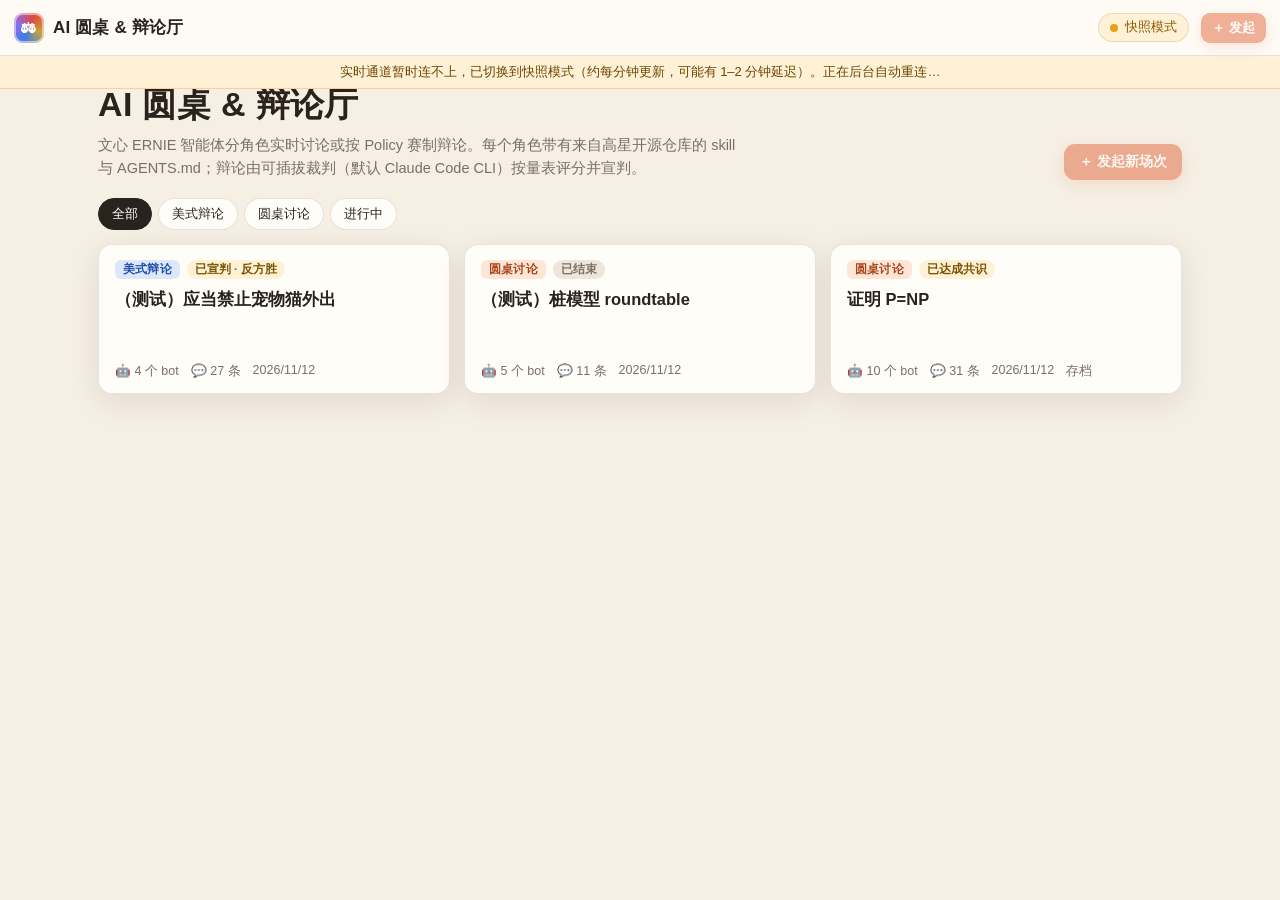
==== index.html @ 105f8d07 "frontend: AI 圆桌 & 辩论厅 21:01:18" ====
<!doctype html>
<html lang="zh-CN">
<head>
  <meta charset="utf-8">
  <meta name="viewport" content="width=device-width, initial-scale=1, viewport-fit=cover">
  <title>AI 圆桌 & 辩论厅</title>
  <meta name="description" content="多个文心智能体实时圆桌讨论与美式辩论，Claude 裁判宣判。">
  <link rel="icon" href="data:image/svg+xml,<svg xmlns='http://www.w3.org/2000/svg' viewBox='0 0 32 32'><circle cx='16' cy='16' r='14' fill='%23e2653a'/><text x='16' y='22' font-size='16' text-anchor='middle' fill='white'>⚖</text></svg>">
  <link rel="stylesheet" href="./css/app.css">
  <script type="importmap">
  { "imports": { "three": "./vendor/three/three.module.js", "three/addons/": "./vendor/three/addons/" } }
  </script>
</head>
<body>
  <header class="topbar">
    <a class="brand" href="#/"><span class="logo">⚖</span><span class="t">AI 圆桌 &amp; 辩论厅</span></a>
    <span class="grow"></span>
    <span id="conn" class="conn connecting" title="正在连接实时通道"><i></i><span>连接中…</span></span>
    <button id="newBtn" class="btn small">＋ 发起</button>
  </header>
  <div id="banner" class="banner hidden"></div>

  <main id="home" class="view">
    <div class="home-wrap">
      <section class="hero">
        <div>
          <h1>AI 圆桌 &amp; 辩论厅</h1>
          <p>文心 ERNIE 智能体分角色实时讨论或按 Policy 赛制辩论。每个角色带有来自高星开源仓库的 skill 与 AGENTS.md；辩论由可插拔裁判（默认 Claude Code CLI）按量表评分并宣判。</p>
        </div>
        <button id="newBtn2" class="btn">＋ 发起新场次</button>
      </section>
      <div class="filters" id="filters">
        <button class="chip-btn on" data-f="all">全部</button>
        <button class="chip-btn" data-f="debate">美式辩论</button>
        <button class="chip-btn" data-f="roundtable">圆桌讨论</button>
        <button class="chip-btn" data-f="running">进行中</button>
      </div>
      <div id="cards" class="cards"><div class="skeleton"></div><div class="skeleton"></div><div class="skeleton"></div></div>
    </div>
  </main>

  <main id="session" class="view hidden">
    <section id="stageWrap" class="stage-wrap">
      <div id="stageHost" class="stage-host"></div>
      <div id="overlay" class="overlay"></div>
      <div class="hud-top">
        <a class="iconbtn" href="#/" title="返回场次列表" aria-label="返回">←</a>
        <div class="titlecard glass">
          <div class="kicker" id="kicker"></div>
          <h2 id="sTitle">加载中…</h2>
        </div>
        <div id="timerCard" class="timer-card glass hidden">
          <div class="ph" id="tPh"></div><div class="clk" id="tClk">--:--</div><div class="sub" id="tSub"></div>
        </div>
      </div>
      <div id="votebar" class="votebar glass hidden"></div>
      <div id="drawer" class="drawer glass hidden"></div>
      <div class="replay glass">
        <button id="playBtn" class="iconbtn" style="width:34px;height:34px;font-size:15px" title="从头回放 / 暂停" aria-label="回放">▶</button>
        <input id="scrub" type="range" min="0" max="0" value="0" aria-label="时间轴">
        <span id="pos" class="pos">0/0</span>
        <button id="liveBtn" class="live-btn" title="跳到最新">直播</button>
      </div>
      <div id="verdict" class="verdict"><div class="confetti" id="confetti"></div><div class="vbox" id="vbox"></div></div>
    </section>
    <aside class="side">
      <nav class="tabs" id="tabs">
        <button class="tab on" data-t="tl">时间线<span class="n" id="nMsgs">0</span></button>
        <button class="tab" data-t="roles">角色</button>
        <button class="tab hidden" data-t="fmt" id="tabFmt">赛制</button>
        <button class="tab hidden" data-t="verdict" id="tabVerdict">判决</button>
        <button class="tab" data-t="final">终稿</button>
      </nav>
      <div class="pane" id="pane"></div>
    </aside>
  </main>

  <div id="modal" class="modal hidden" role="dialog" aria-modal="true" aria-labelledby="mTitle">
    <form class="mbox" id="form" autocomplete="off">
      <h2 id="mTitle">发起新场次</h2>
      <p class="sub">提交后由文心「分配官」（一次 ERNIE 调用）决定开几个 bot、各自角色与 skill，然后立即开场。全程实时直播。</p>
      <div class="seg">
        <label><input type="radio" name="mode" value="debate" checked><b>🎤 美式辩论</b><span>Policy 简化赛制：正反各 2 人，立论→质询→驳论→总结，裁判宣判</span></label>
        <label><input type="radio" name="mode" value="roundtable"><b>🪑 圆桌讨论</b><span>3–8 个角色轮流发言，每轮表决，直到达成共识或轮数用完</span></label>
      </div>
      <label class="field"><span id="topicLabel">辩题（正方支持此命题）</span>
        <input name="topic" id="fTopic" maxlength="120" required placeholder="例如：应当禁止宠物猫外出"></label>
      <label class="field"><span>补充说明（可选）</span>
        <textarea name="notes" rows="2" maxlength="500" placeholder="背景、限定范围、希望关注的角度…"></textarea></label>
      <label class="field"><span>口令</span>
        <input name="passcode" id="fPass" type="password" required placeholder="管理员提供的提交口令" autocomplete="current-password">
        <small><label><input type="checkbox" id="remember" checked> 在本机记住口令</label></small></label>
      <div class="mact"><span class="merr" id="mErr"></span>
        <button type="button" class="btn ghost" id="cancelBtn">取消</button>
        <button type="submit" class="btn" id="submitBtn">开场</button></div>
    </form>
  </div>
  <div id="toast" class="toast hidden"></div>
  <script type="module" src="./js/app.js"></script>
</body>
</html>
---- css/app.css ----
:root {
  --bg: #f5efe4; --paper: #fffdf8; --ink: #2a221d; --muted: #7b6f64; --line: rgba(60, 40, 20, .12);
  --accent: #e2653a; --accent-ink: #fff; --aff: #3d7fe0; --neg: #e0483d; --gold: #c9a13b; --good: #1f9d63;
  --radius: 14px; --shadow: 0 8px 30px rgba(70, 40, 15, .10);
  --safe-t: env(safe-area-inset-top, 0px); --safe-b: env(safe-area-inset-bottom, 0px);
  --font: -apple-system, BlinkMacSystemFont, "PingFang SC", "Noto Sans SC", "Noto Sans CJK SC", "Microsoft YaHei", "Segoe UI", sans-serif;
  --mono: "SF Mono", Menlo, Consolas, monospace;
  --side-w: 400px; --top-h: 56px;
}
* { box-sizing: border-box; }
html, body { margin: 0; height: 100%; background: var(--bg); color: var(--ink); font-family: var(--font); -webkit-font-smoothing: antialiased; }
body { overflow: hidden; }
a { color: inherit; }
button { font: inherit; color: inherit; cursor: pointer; }
.hidden { display: none !important; }
.sr { position: absolute; width: 1px; height: 1px; overflow: hidden; clip: rect(0 0 0 0); }

/* ---------------- top bar ---------------- */
.topbar { position: fixed; inset: 0 0 auto 0; height: calc(var(--top-h) + var(--safe-t)); padding: var(--safe-t) 14px 0;
  display: flex; align-items: center; gap: 12px; background: rgba(255, 253, 248, .86); backdrop-filter: blur(12px);
  -webkit-backdrop-filter: blur(12px); border-bottom: 1px solid var(--line); z-index: 50; }
.brand { display: flex; align-items: center; gap: 9px; text-decoration: none; font-weight: 800; font-size: 17px; letter-spacing: .01em; white-space: nowrap; }
.brand .logo { width: 30px; height: 30px; border-radius: 9px; background: conic-gradient(from 200deg, var(--aff), #8a6cf0, var(--neg), var(--gold), var(--aff));
  display: grid; place-items: center; color: #fff; font-size: 15px; box-shadow: inset 0 0 0 2px rgba(255,255,255,.5); }
.topbar .grow { flex: 1; }
.conn { display: inline-flex; align-items: center; gap: 7px; font-size: 12.5px; padding: 5px 11px; border-radius: 999px;
  background: #f0e9dd; color: var(--muted); border: 1px solid var(--line); white-space: nowrap; cursor: default; }
.conn i { width: 8px; height: 8px; border-radius: 50%; background: #b9ab9a; }
.conn.live { color: #13643f; background: #e3f5ea; } .conn.live i { background: #23b26d; animation: pulse 1.8s infinite; }
.conn.snap { color: #8a5a00; background: #fff1d6; } .conn.snap i { background: #e3a21a; }
.conn.connecting i { animation: blink 1s infinite; }
@keyframes pulse { 0% { box-shadow: 0 0 0 0 rgba(35,178,109,.55) } 100% { box-shadow: 0 0 0 9px rgba(35,178,109,0) } }
@keyframes blink { 50% { opacity: .25 } }
.btn { display: inline-flex; align-items: center; gap: 6px; border: 0; border-radius: 11px; padding: 9px 15px; font-weight: 700; font-size: 14px;
  background: var(--accent); color: var(--accent-ink); box-shadow: 0 4px 14px rgba(226,101,58,.3); transition: transform .12s, box-shadow .12s; }
.btn:hover { transform: translateY(-1px); box-shadow: 0 6px 18px rgba(226,101,58,.38); }
.btn:disabled { opacity: .5; cursor: not-allowed; transform: none; }
.btn.ghost { background: transparent; color: var(--ink); box-shadow: none; border: 1px solid var(--line); }
.btn.small { padding: 6px 11px; font-size: 13px; border-radius: 9px; }
.banner { position: fixed; top: calc(var(--top-h) + var(--safe-t)); left: 0; right: 0; z-index: 45; padding: 7px 16px; font-size: 13px;
  background: #fff1d6; color: #6b4600; border-bottom: 1px solid #f0d49a; text-align: center; }

/* ---------------- home ---------------- */
.view { position: fixed; inset: calc(var(--top-h) + var(--safe-t)) 0 0 0; }
#home { overflow-y: auto; -webkit-overflow-scrolling: touch; }
.home-wrap { max-width: 1120px; margin: 0 auto; padding: 26px 18px calc(40px + var(--safe-b)); }
.hero { display: flex; align-items: flex-end; justify-content: space-between; gap: 18px; flex-wrap: wrap; margin-bottom: 18px; }
.hero h1 { font-size: clamp(24px, 3.6vw, 34px); margin: 0 0 6px; letter-spacing: .01em; }
.hero p { margin: 0; color: var(--muted); font-size: 14.5px; line-height: 1.6; max-width: 640px; }
.filters { display: flex; gap: 6px; margin: 4px 0 14px; flex-wrap: wrap; }
.chip-btn { border: 1px solid var(--line); background: var(--paper); border-radius: 999px; padding: 6px 13px; font-size: 13px; }
.chip-btn.on { background: var(--ink); color: #fff; border-color: var(--ink); }
.cards { display: grid; grid-template-columns: repeat(auto-fill, minmax(300px, 1fr)); gap: 14px; }
.card { position: relative; text-align: left; text-decoration: none; color: inherit; background: var(--paper); border: 1px solid var(--line); border-radius: var(--radius); padding: 15px 16px 13px;
  box-shadow: var(--shadow); display: flex; flex-direction: column; gap: 9px; transition: transform .15s, box-shadow .15s; min-height: 150px; }
.card:hover { transform: translateY(-2px); box-shadow: 0 12px 34px rgba(70,40,15,.15); }
.card .row { display: flex; align-items: center; gap: 7px; flex-wrap: wrap; }
.card h3 { margin: 0; font-size: 16.5px; line-height: 1.45; display: -webkit-box; -webkit-line-clamp: 3; -webkit-box-orient: vertical; overflow: hidden; }
.card .meta { margin-top: auto; color: var(--muted); font-size: 12.5px; display: flex; gap: 12px; flex-wrap: wrap; }
.badge { font-size: 11.5px; font-weight: 800; padding: 2px 8px; border-radius: 6px; letter-spacing: .02em; }
.badge.rt { background: #fde6d8; color: #a8431a; } .badge.db { background: #dde7fb; color: #1d4fa8; }
.state { font-size: 11.5px; font-weight: 700; padding: 2px 8px; border-radius: 999px; background: #eee6da; color: var(--muted); }
.state.running { background: #e3f5ea; color: #13643f; } .state.running::before { content: "● "; animation: blink 1.2s infinite; }
.state.judged, .state.consensus { background: #fff1d6; color: #7a5200; }
.state.error, .state.stalled { background: #fde2e0; color: #9b2a22; }
.empty { padding: 40px; text-align: center; color: var(--muted); border: 2px dashed var(--line); border-radius: var(--radius); }
.skeleton { height: 150px; border-radius: var(--radius); background: linear-gradient(90deg, #efe7da 0%, #f7f1e7 50%, #efe7da 100%); background-size: 200% 100%; animation: sk 1.2s infinite; }
@keyframes sk { to { background-position: -200% 0 } }

/* ---------------- session ---------------- */
#session { display: grid; grid-template-columns: 1fr var(--side-w); }
.stage-wrap { position: relative; overflow: hidden; background: #e9dfcf; min-height: 0; }
.stage-wrap.debate { background: #1f2433; }
.stage-host { position: absolute; inset: 0; }
.stage-canvas { width: 100% !important; height: 100% !important; display: block; touch-action: none; }
.overlay { position: absolute; inset: 0; pointer-events: none; overflow: hidden; z-index: 3; }
.anchor { position: absolute; left: 0; top: 0; will-change: transform; }
.tag { position: absolute; left: 0; top: 0; transform: translate(-50%, 6px); pointer-events: auto; border: 0; white-space: nowrap;
  font-size: 11.5px; font-weight: 800; padding: 2px 8px; border-radius: 999px; color: #fff; background: var(--c, #555);
  box-shadow: 0 2px 6px rgba(0,0,0,.18); opacity: .92; }
.tag.active { outline: 2.5px solid #fff; opacity: 1; transform: translate(-50%, 6px) scale(1.08); }
.think { position: absolute; left: 0; top: -26px; transform: translateX(-50%); display: none; gap: 4px; background: #fff; padding: 5px 8px; border-radius: 12px; box-shadow: 0 3px 10px rgba(0,0,0,.15); }
.think.on { display: flex; }
.think i { width: 6px; height: 6px; border-radius: 50%; background: #7b6f64; animation: dots 1.1s infinite; }
.think i:nth-child(2) { animation-delay: .15s } .think i:nth-child(3) { animation-delay: .3s }
@keyframes dots { 0%, 80%, 100% { transform: translateY(0); opacity: .4 } 40% { transform: translateY(-4px); opacity: 1 } }
.bubble { position: absolute; left: 0; top: 0; pointer-events: auto; cursor: pointer; width: max-content; max-width: min(250px, 44vw);
  background: #fff; color: var(--ink); border-radius: 13px; padding: 6px 10px 7px; font-size: 12.5px; line-height: 1.42;
  border: 2.5px solid var(--c, #888); box-shadow: 0 6px 18px rgba(30,20,10,.18); opacity: 0; transition: opacity .35s; will-change: transform; }
.bubble.show { opacity: .97; }
.bubble.main { max-width: min(320px, 60vw); font-size: 13.5px; box-shadow: 0 10px 28px rgba(30,20,10,.28); }
.bubble.main.show { opacity: 1; }
.bubble::after { content: ""; position: absolute; left: var(--tail, 50%); bottom: -8px; width: 11px; height: 11px; margin-left: -6px; background: #fff;
  border-right: 2.5px solid var(--c, #888); border-bottom: 2.5px solid var(--c, #888); transform: rotate(45deg); }
.bubble .who { font-weight: 800; color: var(--c); font-size: 11px; margin-right: 4px; }
.bubble .tp { display: inline-block; font-size: 10.5px; font-weight: 800; color: #fff; background: var(--tc, #888); border-radius: 5px; padding: 0 5px; margin-right: 4px; vertical-align: 1px; }
.bubble .bx { display: -webkit-box; -webkit-line-clamp: 3; -webkit-box-orient: vertical; overflow: hidden; }
.bubble.main .bx { -webkit-line-clamp: 4; }

.hud-top { position: absolute; left: 12px; right: 12px; top: 12px; display: flex; gap: 10px; align-items: flex-start; pointer-events: none; z-index: 5; }
.hud-top > * { pointer-events: auto; }
.glass { background: rgba(255, 253, 248, .9); backdrop-filter: blur(10px); -webkit-backdrop-filter: blur(10px); border: 1px solid var(--line); border-radius: 13px; box-shadow: var(--shadow); }
.debate .glass { background: rgba(24, 28, 40, .82); color: #ece6d6; border-color: rgba(255,255,255,.1); }
.titlecard { padding: 9px 13px; min-width: 0; flex: 1; max-width: 640px; }
.titlecard .kicker { font-size: 11.5px; color: var(--muted); display: flex; gap: 8px; align-items: center; flex-wrap: wrap; }
.debate .titlecard .kicker { color: #a9a39a; }
.titlecard h2 { margin: 3px 0 0; font-size: 16px; line-height: 1.4; display: -webkit-box; -webkit-line-clamp: 2; -webkit-box-orient: vertical; overflow: hidden; }
.iconbtn { width: 38px; height: 38px; display: grid; place-items: center; border-radius: 11px; border: 1px solid var(--line); background: rgba(255,253,248,.9); font-size: 18px; }
.debate .iconbtn { background: rgba(24,28,40,.82); color: #ece6d6; border-color: rgba(255,255,255,.12); }
.timer-card { padding: 8px 14px; text-align: center; min-width: 150px; }
.timer-card .ph { font-size: 12px; font-weight: 700; color: var(--gold); white-space: nowrap; }
.timer-card .clk { font-family: var(--mono); font-size: 28px; font-weight: 800; letter-spacing: .04em; color: #7dffb0; line-height: 1.15; }
.timer-card .clk.warn { color: #ffb347; } .timer-card .clk.over { color: #ff6b5f; }
.timer-card .sub { font-size: 11.5px; color: #a9a39a; }
.votebar { position: absolute; left: 50%; bottom: 76px; transform: translateX(-50%); padding: 8px 14px; display: flex; gap: 12px; align-items: center; font-size: 13px; z-index: 5; max-width: calc(100% - 24px); }
.votebar > span:first-child { white-space: nowrap; }
.votebar .c { max-width: 380px; overflow: hidden; text-overflow: ellipsis; white-space: nowrap; color: var(--muted); }
.votebar b.a { color: var(--good); } .votebar b.d { color: var(--neg); }

/* replay bar */
.replay { position: absolute; left: 12px; right: 12px; bottom: calc(12px + var(--safe-b)); display: flex; align-items: center; gap: 10px; padding: 8px 12px; z-index: 6; }
.replay input[type=range] { flex: 1; accent-color: var(--accent); min-width: 60px; }
.replay .pos { font-family: var(--mono); font-size: 12px; color: var(--muted); white-space: nowrap; min-width: 64px; text-align: right; }
.debate .replay .pos { color: #a9a39a; }
.live-btn { border: 0; border-radius: 8px; padding: 5px 10px; font-size: 12px; font-weight: 800; background: #ddd3c5; color: #5a4f45; white-space: nowrap; }
.live-btn.on { background: #e5483d; color: #fff; }
.live-btn.on::before { content: "● "; }

/* sidebar */
.side { display: flex; flex-direction: column; min-height: 0; background: var(--paper); border-left: 1px solid var(--line); }
.tabs { display: flex; gap: 2px; padding: 8px 8px 0; border-bottom: 1px solid var(--line); background: var(--paper); position: sticky; top: 0; z-index: 2; overflow-x: auto; }
.tab { border: 0; background: transparent; padding: 9px 12px 10px; font-size: 14px; font-weight: 700; color: var(--muted); border-bottom: 2.5px solid transparent; white-space: nowrap; }
.tab.on { color: var(--ink); border-bottom-color: var(--accent); }
.tab .n { font-size: 11px; font-weight: 700; background: #efe7db; border-radius: 999px; padding: 0 6px; margin-left: 4px; }
.pane { flex: 1; overflow-y: auto; -webkit-overflow-scrolling: touch; padding: 10px 12px calc(20px + var(--safe-b)); min-height: 0; }
.statusline { font-size: 12.5px; color: var(--muted); padding: 2px 2px 10px; display: flex; gap: 10px; flex-wrap: wrap; border-bottom: 1px dashed var(--line); margin-bottom: 8px; }
.statusline b { color: var(--ink); }
.tl-item { display: grid; grid-template-columns: 28px 1fr; gap: 9px; padding: 9px 6px; border-radius: 11px; cursor: pointer; transition: background .15s; }
.tl-item:hover { background: #f6f0e6; }
.tl-item.cur { background: #fff3e7; box-shadow: inset 3px 0 0 var(--accent); }
.tl-item.future { opacity: .35; }
.tl-item .av { width: 28px; height: 28px; border-radius: 50%; background: var(--c); color: #fff; display: grid; place-items: center; font-size: 12px; font-weight: 800; }
.tl-item .hd { display: flex; gap: 6px; align-items: baseline; flex-wrap: wrap; font-size: 12.5px; }
.tl-item .hd b { font-size: 13.5px; }
.tl-item .hd .t { color: var(--muted); font-size: 11.5px; margin-left: auto; }
.tl-item .sm { font-size: 14px; font-weight: 650; margin: 3px 0 0; line-height: 1.45; }
.tl-item .tx { font-size: 13.5px; line-height: 1.65; color: #4a3f37; margin-top: 4px; display: none; word-break: break-word; }
.tl-item.open .tx { display: block; }
.tl-item .lim { font-size: 11.5px; color: var(--muted); margin-top: 3px; font-family: var(--mono); }
.tl-item .lim.bad { color: var(--neg); }
.tp { display: inline-block; font-size: 11px; font-weight: 800; color: #fff; background: var(--tc, #888); border-radius: 5px; padding: 0 6px; }
.tl-ann { text-align: center; font-size: 12px; color: var(--muted); padding: 6px; margin: 2px 0; }
.tl-ann span { background: #f1ebe1; border-radius: 999px; padding: 3px 11px; }
.md p { margin: .35em 0; } .md ul, .md ol { margin: .3em 0; padding-left: 1.3em; } .md code { background: #f1ebe1; padding: 0 4px; border-radius: 4px; font-size: .92em; }
.md h1, .md h2, .md h3 { font-size: 1.05em; margin: .8em 0 .3em; } .md table { border-collapse: collapse; font-size: 13px; } .md td, .md th { border: 1px solid var(--line); padding: 3px 7px; }

/* roles */
.role { border: 1px solid var(--line); border-radius: 13px; padding: 12px 13px; margin-bottom: 10px; background: #fff; }
.role.hl { box-shadow: 0 0 0 2.5px var(--accent); }
.role .rh { display: flex; align-items: center; gap: 9px; }
.role .av { width: 34px; height: 34px; border-radius: 50%; background: var(--c); flex: none; }
.role .rh b { font-size: 15px; } .role .rh .sd { font-size: 11.5px; font-weight: 800; padding: 1px 7px; border-radius: 6px; }
.sd.aff { background: #dde7fb; color: #1d4fa8; } .sd.neg { background: #fde2e0; color: #9b2a22; } .sd.judge, .sd.chair { background: #f3ead5; color: #6b5200; }
.role .ps { font-size: 13.5px; line-height: 1.6; color: #4a3f37; margin: 8px 0; }
.kit { background: #faf6ef; border-radius: 10px; padding: 9px 10px; font-size: 12.5px; line-height: 1.55; }
.kit .k { font-weight: 800; font-size: 13px; margin-bottom: 3px; }
.kit .src { display: flex; gap: 6px; align-items: baseline; flex-wrap: wrap; margin-top: 4px; }
.kit .src a { color: #1d4fa8; text-decoration: none; word-break: break-all; } .kit .src a:hover { text-decoration: underline; }
.kit .star { color: #a87a00; font-weight: 700; white-space: nowrap; }
.kit .desc { color: var(--muted); }
.kit code { font-size: 11.5px; background: #efe7da; padding: 0 4px; border-radius: 4px; }
.role .hist { margin-top: 8px; font-size: 13px; }
.role .hist summary { cursor: pointer; color: var(--muted); }

/* format / verdict panes */
.fmt h3 { margin: 6px 0 6px; font-size: 15px; }
.fmt p { font-size: 13.5px; line-height: 1.65; color: #4a3f37; margin: 6px 0; }
.phase-list { list-style: none; padding: 0; margin: 8px 0; counter-reset: ph; }
.phase-list li { display: grid; grid-template-columns: 24px 1fr auto; gap: 8px; align-items: center; padding: 8px 6px; border-radius: 9px; font-size: 13.5px; }
.phase-list li::before { counter-increment: ph; content: counter(ph); width: 22px; height: 22px; border-radius: 50%; background: #efe7da; display: grid; place-items: center; font-size: 11.5px; font-weight: 800; }
.phase-list li.done::before { content: "✓"; background: #dff3e8; color: var(--good); }
.phase-list li.cur { background: #fff3e7; } .phase-list li.cur::before { background: var(--accent); color: #fff; }
.phase-list .lm { font-family: var(--mono); font-size: 11.5px; color: var(--muted); }
.vcard { border-radius: 14px; padding: 14px; background: linear-gradient(160deg, #1f2433, #2e3550); color: #ece6d6; margin-bottom: 12px; }
.vcard .w { font-size: 22px; font-weight: 900; margin: 2px 0 8px; }
.vcard .w.aff { color: #8fb8ff; } .vcard .w.neg { color: #ff9a90; }
.scores { display: grid; grid-template-columns: 52px 1fr 1fr; gap: 5px 8px; font-size: 12.5px; align-items: center; }
.scores .bar { height: 9px; border-radius: 6px; background: rgba(255,255,255,.1); overflow: hidden; }
.scores .bar i { display: block; height: 100%; border-radius: 6px; width: 0; transition: width 1.2s cubic-bezier(.2,.9,.3,1); }
.scores .bar.aff i { background: var(--aff); } .scores .bar.neg i { background: var(--neg); }
.rfd { font-size: 13.5px; line-height: 1.7; color: #4a3f37; white-space: pre-wrap; }
.pts { font-size: 13px; line-height: 1.7; }

/* verdict overlay */
.verdict { position: absolute; inset: 0; z-index: 20; display: grid; place-items: center; background: radial-gradient(ellipse at center, rgba(10,12,20,.55), rgba(10,12,20,.82));
  opacity: 0; pointer-events: none; transition: opacity .5s; }
.verdict.on { opacity: 1; pointer-events: auto; }
.vbox { width: min(560px, 92%); max-height: 88%; overflow: auto; background: #fffdf8; border-radius: 20px; padding: 22px 22px 18px; text-align: center; position: relative;
  transform: scale(.6) translateY(40px); transition: transform .6s cubic-bezier(.2,1.5,.4,1); box-shadow: 0 30px 80px rgba(0,0,0,.45); }
.verdict.on .vbox { transform: none; }
.gavel { font-size: 54px; display: inline-block; transform-origin: 80% 80%; }
.verdict.on .gavel { animation: gavel 1.1s ease-in 2; }
@keyframes gavel { 0% { transform: rotate(-50deg) } 45% { transform: rotate(18deg) } 55% { transform: rotate(10deg) } 100% { transform: rotate(-50deg) } }
.vbox .k { font-size: 12.5px; letter-spacing: .25em; color: var(--muted); font-weight: 800; }
.vbox .win { font-size: clamp(30px, 7vw, 46px); font-weight: 900; margin: 4px 0 2px; opacity: 0; transform: scale(2.2); transition: all .5s cubic-bezier(.2,1.6,.4,1) 1.2s; }
.verdict.on .win { opacity: 1; transform: none; }
.vbox .win.aff { color: var(--aff); } .vbox .win.neg { color: var(--neg); }
.vbox .score { font-family: var(--mono); font-size: 20px; font-weight: 800; color: var(--muted); margin-bottom: 12px; }
.vbox .scores { text-align: left; color: var(--ink); } .vbox .scores .bar { background: #efe7da; }
.vbox .rfd { text-align: left; margin-top: 12px; max-height: 180px; overflow: auto; background: #faf6ef; border-radius: 10px; padding: 10px 12px; }
.vbox .by { font-size: 11.5px; color: var(--muted); margin-top: 8px; }
.confetti { position: absolute; inset: 0; pointer-events: none; overflow: hidden; }
.confetti i { position: absolute; top: -12px; width: 9px; height: 14px; border-radius: 2px; animation: fall linear forwards; }
@keyframes fall { to { transform: translateY(110vh) rotate(720deg); } }

/* modal */
.modal { position: fixed; inset: 0; z-index: 100; display: grid; place-items: center; background: rgba(30,20,10,.45); padding: 16px; }
.mbox { width: min(560px, 100%); max-height: calc(100% - 20px); overflow: auto; background: var(--paper); border-radius: 18px; padding: 20px 20px 16px; box-shadow: 0 30px 80px rgba(0,0,0,.3); }
.mbox h2 { margin: 0 0 4px; font-size: 20px; } .mbox .sub { color: var(--muted); font-size: 13px; margin: 0 0 14px; line-height: 1.55; }
.seg { display: grid; grid-template-columns: 1fr 1fr; gap: 8px; margin-bottom: 14px; }
.seg label { border: 1.5px solid var(--line); border-radius: 12px; padding: 10px 12px; cursor: pointer; display: block; }
.seg input { display: none; }
.seg label:has(input:checked) { border-color: var(--accent); background: #fff3e9; }
.seg b { display: block; font-size: 15px; } .seg span { font-size: 12px; color: var(--muted); line-height: 1.45; display: block; margin-top: 2px; }
.field { display: block; margin-bottom: 12px; }
.field > span { display: block; font-size: 13px; font-weight: 700; margin-bottom: 5px; }
.field input, .field textarea { width: 100%; border: 1.5px solid var(--line); border-radius: 10px; padding: 9px 11px; font: inherit; font-size: 15px; background: #fff; }
.field input:focus, .field textarea:focus { outline: none; border-color: var(--accent); }
.field small { color: var(--muted); font-size: 12px; }
.mact { display: flex; gap: 8px; justify-content: flex-end; align-items: center; margin-top: 6px; flex-wrap: wrap; }
.merr { color: var(--neg); font-size: 13px; margin-right: auto; }
.toast { position: fixed; left: 50%; bottom: calc(22px + var(--safe-b)); transform: translateX(-50%); background: var(--ink); color: #fff; padding: 9px 16px; border-radius: 12px; font-size: 13.5px; z-index: 200; box-shadow: var(--shadow); }

/* drawer for a role (opened from 3D) */
.drawer { position: absolute; right: 12px; top: 64px; width: min(360px, calc(100% - 24px)); max-height: calc(100% - 150px); overflow: auto; z-index: 15; padding: 12px; }

/* ---------------- responsive ---------------- */
@media (max-width: 900px) {
  :root { --top-h: 52px; }
  body { overflow: hidden; }
  #session { grid-template-columns: 1fr; grid-template-rows: minmax(260px, 50dvh) 1fr; }
  .side { border-left: 0; border-top: 1px solid var(--line); }
  .brand span.t { display: none; }
  .titlecard h2 { font-size: 14px; -webkit-line-clamp: 1; }
  .timer-card { min-width: 0; padding: 6px 10px; } .timer-card .clk { font-size: 20px; } .timer-card .sub { display: none; }
  .bubble { font-size: 11.5px; max-width: 46vw; padding: 5px 8px; }
  .bubble.main { max-width: 64vw; font-size: 12px; }
  .votebar { bottom: 62px; font-size: 12px; } .votebar .c { max-width: 160px; }
  .replay { padding: 6px 9px; gap: 7px; }
  .tag { font-size: 10.5px; }
  .drawer { top: 56px; max-height: calc(100% - 120px); }
}
@media (prefers-reduced-motion: reduce) { * { animation-duration: .01s !important; transition-duration: .01s !important; } }
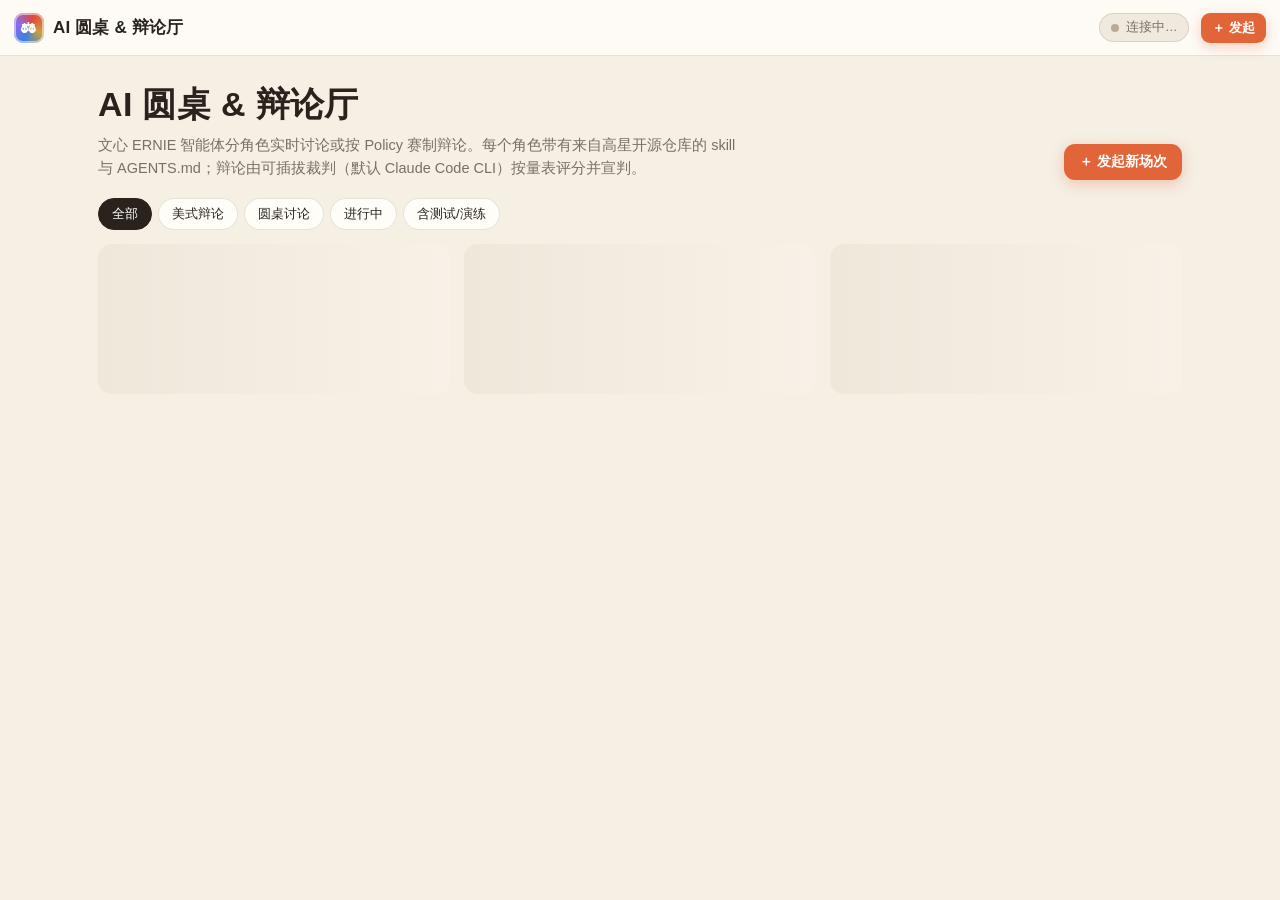
==== commit 91754885: "frontend: AI 圆桌 & 辩论厅 21:36:49" ====
--- a/index.html
+++ b/index.html
@@ -34,6 +34,7 @@
         <button class="chip-btn" data-f="debate">美式辩论</button>
         <button class="chip-btn" data-f="roundtable">圆桌讨论</button>
         <button class="chip-btn" data-f="running">进行中</button>
+        <button class="chip-btn" id="testToggle" title="显示 rooms/_test 里的测试与 mock 演练场次">含测试/演练</button>
       </div>
       <div id="cards" class="cards"><div class="skeleton"></div><div class="skeleton"></div><div class="skeleton"></div></div>
     </div>
@@ -53,7 +54,9 @@
           <div class="ph" id="tPh"></div><div class="clk" id="tClk">--:--</div><div class="sub" id="tSub"></div>
         </div>
       </div>
+      <div id="phasebar" class="phasebar glass hidden"></div>
       <div id="votebar" class="votebar glass hidden"></div>
+      <div id="subtitle" class="subtitle hidden"></div>
       <div id="drawer" class="drawer glass hidden"></div>
       <div class="replay glass">
         <button id="playBtn" class="iconbtn" style="width:34px;height:34px;font-size:15px" title="从头回放 / 暂停" aria-label="回放">▶</button>
@@ -78,15 +81,16 @@
   <div id="modal" class="modal hidden" role="dialog" aria-modal="true" aria-labelledby="mTitle">
     <form class="mbox" id="form" autocomplete="off">
       <h2 id="mTitle">发起新场次</h2>
-      <p class="sub">提交后由文心「分配官」（一次 ERNIE 调用）决定开几个 bot、各自角色与 skill，然后立即开场。全程实时直播。</p>
+      <p class="sub">提交后由文心「分配官」（一次 ERNIE 调用）决定开几个 bot、各自角色与 skill，然后立即开场，全程实时直播。辩论采用完整 Policy/CX 赛制，赛后交 Gemini 传令官裁判。</p>
       <div class="seg">
-        <label><input type="radio" name="mode" value="debate" checked><b>🎤 美式辩论</b><span>Policy 简化赛制：正反各 2 人，立论→质询→驳论→总结，裁判宣判</span></label>
-        <label><input type="radio" name="mode" value="roundtable"><b>🪑 圆桌讨论</b><span>3–8 个角色轮流发言，每轮表决，直到达成共识或轮数用完</span></label>
+        <label><input type="radio" name="mode" value="debate" checked><b>🎤 美式辩论</b><span>Policy/CX 完整赛制：正反各 2 人，4 篇立论 + 4 轮质询 + 4 篇反驳，裁判宣判</span></label>
+        <label><input type="radio" name="mode" value="roundtable"><b>🪑 圆桌讨论</b><span>3–10 个角色各有记忆，逐轮发言、表决，直到共识或轮数用完</span></label>
       </div>
       <label class="field"><span id="topicLabel">辩题（正方支持此命题）</span>
         <input name="topic" id="fTopic" maxlength="120" required placeholder="例如：应当禁止宠物猫外出"></label>
       <label class="field"><span>补充说明（可选）</span>
         <textarea name="notes" rows="2" maxlength="500" placeholder="背景、限定范围、希望关注的角度…"></textarea></label>
+      <label class="mockrow"><input type="checkbox" name="mock" id="fMock"> 演练模式（mock 模型：真实 pi 流程，但不调用 ERNIE；场次放在测试区）</label>
       <label class="field"><span>口令</span>
         <input name="passcode" id="fPass" type="password" required placeholder="管理员提供的提交口令" autocomplete="current-password">
         <small><label><input type="checkbox" id="remember" checked> 在本机记住口令</label></small></label>
--- a/css/app.css
+++ b/css/app.css
@@ -37,10 +37,11 @@
 .btn:disabled { opacity: .5; cursor: not-allowed; transform: none; }
 .btn.ghost { background: transparent; color: var(--ink); box-shadow: none; border: 1px solid var(--line); }
 .btn.small { padding: 6px 11px; font-size: 13px; border-radius: 9px; }
-.banner { position: fixed; top: calc(var(--top-h) + var(--safe-t)); left: 0; right: 0; z-index: 45; padding: 7px 16px; font-size: 13px;
+.banner { position: fixed; top: calc(var(--top-h) + var(--safe-t)); left: 0; right: 0; z-index: 45; height: 34px; line-height: 20px; padding: 7px 16px; font-size: 13px; white-space: nowrap; overflow: hidden; text-overflow: ellipsis;
   background: #fff1d6; color: #6b4600; border-bottom: 1px solid #f0d49a; text-align: center; }
 
 /* ---------------- home ---------------- */
+.banner-on .view { top: calc(var(--top-h) + var(--safe-t) + 34px); }
 .view { position: fixed; inset: calc(var(--top-h) + var(--safe-t)) 0 0 0; }
 #home { overflow-y: auto; -webkit-overflow-scrolling: touch; }
 .home-wrap { max-width: 1120px; margin: 0 auto; padding: 26px 18px calc(40px + var(--safe-b)); }
@@ -142,7 +143,9 @@
 .tl-item .av { width: 28px; height: 28px; border-radius: 50%; background: var(--c); color: #fff; display: grid; place-items: center; font-size: 12px; font-weight: 800; }
 .tl-item .hd { display: flex; gap: 6px; align-items: baseline; flex-wrap: wrap; font-size: 12.5px; }
 .tl-item .hd b { font-size: 13.5px; }
-.tl-item .hd .t { color: var(--muted); font-size: 11.5px; margin-left: auto; }
+.tl-item { position: relative; }
+.tl-item .hd { padding-right: 60px; }
+.tl-item .hd .t { color: var(--muted); font-size: 11.5px; position: absolute; right: 8px; top: 10px; }
 .tl-item .sm { font-size: 14px; font-weight: 650; margin: 3px 0 0; line-height: 1.45; }
 .tl-item .tx { font-size: 13.5px; line-height: 1.65; color: #4a3f37; margin-top: 4px; display: none; word-break: break-word; }
 .tl-item.open .tx { display: block; }
@@ -241,13 +244,48 @@
   #session { grid-template-columns: 1fr; grid-template-rows: minmax(260px, 50dvh) 1fr; }
   .side { border-left: 0; border-top: 1px solid var(--line); }
   .brand span.t { display: none; }
+  .titlecard { padding: 6px 10px; }
   .titlecard h2 { font-size: 14px; -webkit-line-clamp: 1; }
+  .titlecard .kicker { flex-wrap: nowrap; overflow: hidden; white-space: nowrap; }
+  .titlecard .kicker > span:nth-child(n+3) { display: none; }
+  .hud-top { left: 8px; right: 8px; top: 8px; gap: 6px; }
+  .iconbtn { width: 34px; height: 34px; }
   .timer-card { min-width: 0; padding: 6px 10px; } .timer-card .clk { font-size: 20px; } .timer-card .sub { display: none; }
   .bubble { font-size: 11.5px; max-width: 46vw; padding: 5px 8px; }
   .bubble.main { max-width: 64vw; font-size: 12px; }
+  .bubble.main .bx { -webkit-line-clamp: 3; }
   .votebar { bottom: 62px; font-size: 12px; } .votebar .c { max-width: 160px; }
   .replay { padding: 6px 9px; gap: 7px; }
   .tag { font-size: 10.5px; }
   .drawer { top: 56px; max-height: calc(100% - 120px); }
 }
 @media (prefers-reduced-motion: reduce) { * { animation-duration: .01s !important; transition-duration: .01s !important; } }
+
+/* ---- v2: subtitle, phase bar, thinking process, skills ---- */
+.subtitle { position: absolute; left: 50%; bottom: 72px; transform: translateX(-50%); z-index: 7; width: min(860px, calc(100% - 24px));
+  background: rgba(16, 14, 12, .82); color: #fff; border-radius: 12px; padding: 9px 14px; font-size: 15px; line-height: 1.55;
+  box-shadow: 0 8px 26px rgba(0,0,0,.3); pointer-events: none; }
+.subtitle b { margin-right: 8px; } .subtitle .sp { font-size: 11.5px; background: rgba(255,255,255,.14); border-radius: 5px; padding: 1px 6px; margin-right: 8px; }
+.subtitle .more { font-size: 11.5px; color: #ffd27a; margin-right: 8px; }
+.subtitle .tx { display: block; margin-top: 3px; max-height: 3.2em; overflow: hidden; }
+.subtitle .caret { display: inline-block; width: 2px; height: 1em; background: #ffd27a; margin-left: 2px; vertical-align: -2px; animation: blink 1s infinite; }
+.phasebar { position: absolute; left: 50%; top: 70px; transform: translateX(-50%); z-index: 5; display: flex; gap: 3px; padding: 5px 7px; max-width: calc(100% - 24px); overflow-x: auto; }
+.phasebar .ps { font: 700 11px var(--mono); padding: 3px 6px; border-radius: 6px; background: rgba(255,255,255,.08); color: #a9a39a; white-space: nowrap; }
+.phasebar .ps.cx { background: rgba(178,69,154,.18); }
+.phasebar .ps.done { color: #7dffb0; } .phasebar .ps.cur { background: var(--accent); color: #fff; }
+.phasebar .ps.judge.cur { background: var(--gold); color: #1f2433; }
+.think-proc { margin-top: 5px; font-size: 12.5px; background: #f6f1e8; border-radius: 9px; padding: 4px 9px; }
+.think-proc summary { cursor: pointer; color: #6b5c4d; font-weight: 700; }
+.tp-h { font-size: 11.5px; font-weight: 800; color: var(--muted); margin: 6px 0 2px; }
+.kit .sk { margin: 3px 0 6px; } .kit .lic { font-size: 10.5px; background: #e7f0e3; color: #2f6b2a; border-radius: 4px; padding: 0 4px; }
+.mockrow { display: block; font-size: 13px; margin: -4px 0 12px; color: #6b4600; background: #fff5e3; border-radius: 9px; padding: 7px 10px; }
+.vbox .by .fb, .fb { color: #b45309; }
+.tag.dim { opacity: .45; }
+@media (max-width: 900px) {
+  .subtitle { bottom: 58px; font-size: 13px; padding: 7px 10px; } .subtitle .tx { max-height: 3em; }
+  .phasebar { top: 52px; } .phasebar .ps { font-size: 10px; padding: 2px 4px; }
+}
+.votebar { top: 70px; bottom: auto; }
+@media (max-width: 900px) { .votebar { top: 52px; bottom: auto; } }
+.phasebar { top: 142px; }
+@media (max-width: 900px) { .phasebar { top: 64px; } .debate .votebar { display: none; } }
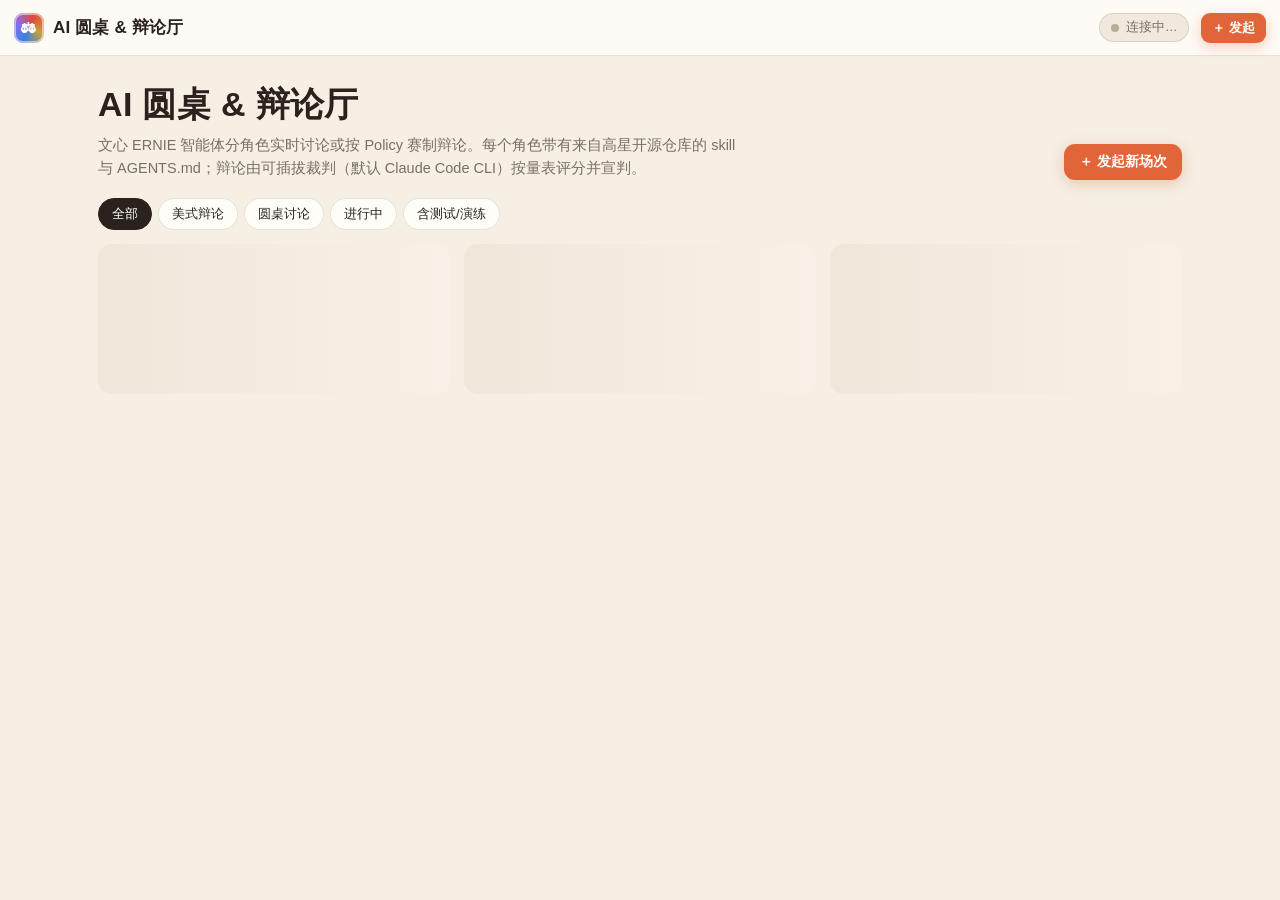
==== commit bb433d41: "frontend: AI 圆桌 & 辩论厅 09:41:32" ====
--- a/index.html
+++ b/index.html
@@ -59,7 +59,7 @@
       <div id="subtitle" class="subtitle hidden"></div>
       <div id="drawer" class="drawer glass hidden"></div>
       <div class="replay glass">
-        <button id="playBtn" class="iconbtn" style="width:34px;height:34px;font-size:15px" title="从头回放 / 暂停" aria-label="回放">▶</button>
+        <button id="playBtn" class="iconbtn playbtn" title="从头回放 / 暂停" aria-label="回放">▶</button>
         <input id="scrub" type="range" min="0" max="0" value="0" aria-label="时间轴">
         <span id="pos" class="pos">0/0</span>
         <button id="liveBtn" class="live-btn" title="跳到最新">直播</button>
@@ -83,13 +83,17 @@
       <h2 id="mTitle">发起新场次</h2>
       <p class="sub">提交后由文心「分配官」（一次 ERNIE 调用）决定开几个 bot、各自角色与 skill，然后立即开场，全程实时直播。辩论采用完整 Policy/CX 赛制，赛后交 Gemini 传令官裁判。</p>
       <div class="seg">
-        <label><input type="radio" name="mode" value="debate" checked><b>🎤 美式辩论</b><span>Policy/CX 完整赛制：正反各 2 人，4 篇立论 + 4 轮质询 + 4 篇反驳，裁判宣判</span></label>
+        <label><input type="radio" name="mode" value="debate" checked><b>🎤 美式辩论</b><span>Policy/CX 标准赛制：正反各 2 人，4 篇立论（各 8 分钟）+ 4 轮质询（各 3 分钟）+ 4 篇反驳（各 5 分钟），按时长计、约 300 字/分钟，裁判宣判</span></label>
         <label><input type="radio" name="mode" value="roundtable"><b>🪑 圆桌讨论</b><span>3–10 个角色各有记忆，逐轮发言、表决，直到共识或轮数用完</span></label>
       </div>
       <label class="field"><span id="topicLabel">辩题（正方支持此命题）</span>
         <input name="topic" id="fTopic" maxlength="120" required placeholder="例如：应当禁止宠物猫外出"></label>
       <label class="field"><span>补充说明（可选）</span>
         <textarea name="notes" rows="2" maxlength="500" placeholder="背景、限定范围、希望关注的角度…"></textarea></label>
+      <div class="field"><span id="pickLabel">选辩手（可选：每方最多 2 位人格辩手，没选的位置由 AI 自动生成）</span>
+        <div id="pickers" class="pickers"></div>
+        <small class="pnote">人格辩手均为「风格模仿」，人格 skill 来自 GitHub 开源仓库（MIT）；头像优先采用 Wikimedia Commons 自由授权照片（Public domain / CC BY / CC BY-SA），其余为原创卡通 SVG。</small></div>
+      <label class="mockrow testrow"><input type="checkbox" name="test" id="fTest"> 测试场次（放在测试区，不进正式大厅）</label>
       <label class="mockrow"><input type="checkbox" name="mock" id="fMock"> 演练模式（mock 模型：真实 pi 流程，但不调用 ERNIE；场次放在测试区）</label>
       <label class="field"><span>口令</span>
         <input name="passcode" id="fPass" type="password" required placeholder="管理员提供的提交口令" autocomplete="current-password">
@@ -98,6 +102,7 @@
         <button type="button" class="btn ghost" id="cancelBtn">取消</button>
         <button type="submit" class="btn" id="submitBtn">开场</button></div>
     </form>
+    <div id="ppick" class="ppick hidden" role="dialog" aria-label="选择人格辩手"></div>
   </div>
   <div id="toast" class="toast hidden"></div>
   <script type="module" src="./js/app.js"></script>
--- a/css/app.css
+++ b/css/app.css
@@ -76,11 +76,11 @@
 .stage-canvas { width: 100% !important; height: 100% !important; display: block; touch-action: none; }
 .overlay { position: absolute; inset: 0; pointer-events: none; overflow: hidden; z-index: 3; }
 .anchor { position: absolute; left: 0; top: 0; will-change: transform; }
-.tag { position: absolute; left: 0; top: 0; transform: translate(-50%, 6px); pointer-events: auto; border: 0; white-space: nowrap;
-  font-size: 11.5px; font-weight: 800; padding: 2px 8px; border-radius: 999px; color: #fff; background: var(--c, #555);
+.tag { position: absolute; left: 0; bottom: 0; top: auto; transform: translate(-50%, 0); pointer-events: auto; border: 0; white-space: nowrap;
+  font-size: 10.5px; line-height: 1.35; font-weight: 800; padding: 1px 7px; border-radius: 999px; color: #fff; background: var(--c, #555);
   box-shadow: 0 2px 6px rgba(0,0,0,.18); opacity: .92; }
-.tag.active { outline: 2.5px solid #fff; opacity: 1; transform: translate(-50%, 6px) scale(1.08); }
-.think { position: absolute; left: 0; top: -26px; transform: translateX(-50%); display: none; gap: 4px; background: #fff; padding: 5px 8px; border-radius: 12px; box-shadow: 0 3px 10px rgba(0,0,0,.15); }
+.tag.active { outline: 2px solid #fff; opacity: 1; transform: translate(-50%, 0) scale(1.06); transform-origin: 50% 100%; }
+.think { position: absolute; left: 0; bottom: 21px; top: auto; transform: translateX(-50%); display: none; gap: 4px; background: #fff; padding: 5px 8px; border-radius: 12px; box-shadow: 0 3px 10px rgba(0,0,0,.15); }
 .think.on { display: flex; }
 .think i { width: 6px; height: 6px; border-radius: 50%; background: #7b6f64; animation: dots 1.1s infinite; }
 .think i:nth-child(2) { animation-delay: .15s } .think i:nth-child(3) { animation-delay: .3s }
@@ -256,7 +256,8 @@
   .bubble.main .bx { -webkit-line-clamp: 3; }
   .votebar { bottom: 62px; font-size: 12px; } .votebar .c { max-width: 160px; }
   .replay { padding: 6px 9px; gap: 7px; }
-  .tag { font-size: 10.5px; }
+  .tag { font-size: 9.5px; padding: 0 5px; }
+  .think { bottom: 18px; padding: 4px 6px; }
   .drawer { top: 56px; max-height: calc(100% - 120px); }
 }
 @media (prefers-reduced-motion: reduce) { * { animation-duration: .01s !important; transition-duration: .01s !important; } }
@@ -289,3 +290,58 @@
 @media (max-width: 900px) { .votebar { top: 52px; bottom: auto; } }
 .phasebar { top: 142px; }
 @media (max-width: 900px) { .phasebar { top: 64px; } .debate .votebar { display: none; } }
+
+/* ---------------- 2026-11-12 22:59 mobile pass (390/360 px): tap targets ≥ 40px, modal + verdict fit the screen ---------------- */
+.iconbtn.playbtn { width: 34px; height: 34px; font-size: 15px; }
+.field input[type=checkbox] { width: auto; margin: 0 6px 0 0; vertical-align: -2px; }
+.field small label { display: inline-flex; align-items: center; min-height: 32px; cursor: pointer; }
+@media (max-width: 900px), (pointer: coarse) {
+  .btn, .btn.small, .chip-btn, .live-btn, #testToggle { min-height: 40px; }
+  .btn.small { padding: 6px 12px; }
+  .iconbtn, .iconbtn.playbtn { width: 40px; height: 40px; }
+  .live-btn { min-width: 52px; }
+  .mact .btn { min-height: 44px; min-width: 72px; justify-content: center; }
+  .mbox { padding: 16px 16px 0; max-height: calc(100% - 8px); }
+  .modal { padding: 8px; }
+  .mbox .mact { position: sticky; bottom: 0; background: var(--paper); padding: 10px 0 calc(12px + var(--safe-b)); margin-top: 4px; box-shadow: 0 -8px 12px -10px rgba(0,0,0,.18); }
+  .vbox { width: 94%; max-height: calc(100% - 16px); padding: 14px 14px 0; }
+  .vbox .gavel { font-size: 36px; }
+  .vbox .win { font-size: 30px; }
+  .vbox .score { font-size: 17px; margin-bottom: 8px; }
+  .vbox .rfd { max-height: 110px; }
+  .vbox .mact { position: sticky; bottom: 0; background: #fffdf8; padding: 10px 0 12px; margin-top: 6px; }
+}
+
+/* ---- persona picker (人格辩手) ---- */
+.pickers { display: flex; flex-direction: column; gap: 8px; }
+.prow { display: grid; grid-template-columns: 44px 1fr 1fr; gap: 8px; align-items: stretch; }
+.pside { display: grid; place-items: center; font-weight: 800; font-size: 13px; border-radius: 10px; }
+.pside.aff { background: #dde7fb; color: #1d4fa8; } .pside.neg { background: #fde2e0; color: #9b2a22; }
+.pslot { display: grid; grid-template-columns: 44px 1fr; grid-template-rows: auto auto; column-gap: 8px; align-items: center; text-align: left;
+  border: 1.5px dashed #cdbfae; background: #fffdf8; border-radius: 12px; padding: 6px 8px; min-height: 58px; }
+.pslot img, .pslot .auto { grid-row: 1 / 3; width: 44px; height: 44px; border-radius: 50%; object-fit: cover; object-position: center 20%; }
+.pslot .auto { display: grid; place-items: center; background: #efe7da; color: #8a7d70; font-weight: 800; font-size: 13px; }
+.pslot b { font-size: 11.5px; color: var(--muted); } .pslot span { font-size: 14px; font-weight: 700; }
+.pslot.on { border-style: solid; border-color: var(--accent); background: #fff3e9; }
+.pnote { display: block; margin-top: 4px; color: var(--muted); font-size: 11.5px; }
+.ppick { position: absolute; inset: 16px; z-index: 120; background: var(--paper); border-radius: 18px; box-shadow: 0 30px 80px rgba(0,0,0,.35);
+  padding: 14px; overflow: auto; max-width: 860px; margin: auto; max-height: calc(100% - 32px); }
+.pphead { display: flex; justify-content: space-between; align-items: center; margin-bottom: 10px; position: sticky; top: -14px; background: var(--paper); padding: 6px 0; z-index: 1; }
+.pgrid { display: grid; grid-template-columns: repeat(auto-fill, minmax(150px, 1fr)); gap: 8px; }
+.pgrid.small { grid-template-columns: repeat(auto-fill, minmax(118px, 1fr)); max-height: 260px; overflow: auto; padding: 2px; }
+.pcard { display: flex; flex-direction: column; align-items: center; gap: 3px; text-align: center; border: 1.5px solid var(--line); background: #fff;
+  border-radius: 12px; padding: 8px 6px; font-size: 12px; line-height: 1.35; }
+.pcard img, .pcard .autoav { width: 64px; height: 64px; border-radius: 50%; object-fit: cover; object-position: center 20%; }
+.pgrid.small .pcard img { width: 48px; height: 48px; }
+.pcard .autoav { display: grid; place-items: center; background: #efe7da; color: #8a7d70; font-weight: 800; }
+.pcard b { font-size: 14px; } .pcard span { color: var(--muted); font-size: 11.5px; }
+.pcard .src { font-size: 10.5px; color: #1d4fa8; text-decoration: none; word-break: break-all; }
+.pcard .avcred { font-size: 10px; color: var(--muted); line-height: 1.25; word-break: break-word; }
+.pcard a.avcred { color: #1d4fa8; text-decoration: none; } .pcard a.avcred:hover { text-decoration: underline; }
+.pcard.on { border-color: var(--accent); background: #fff3e9; box-shadow: 0 0 0 2px rgba(226,101,58,.25); }
+.pcard:disabled { opacity: .35; cursor: not-allowed; }
+.testrow { background: #eef5ea; color: #2f6b2a; }
+.role .av.img, .tl-item .av.img { background-size: cover; background-position: center; color: transparent; }
+.persona-badge { font-size: 10.5px; font-weight: 800; background: #f3e8ff; color: #6b21a8; border-radius: 5px; padding: 1px 6px; }
+@media (max-width: 900px) { .prow { grid-template-columns: 34px 1fr 1fr; } .pslot { grid-template-columns: 36px 1fr; } .pslot img, .pslot .auto { width: 36px; height: 36px; } .ppick { inset: 8px; } }
+.tl-item .av .avimg { width: 100%; height: 100%; border-radius: 50%; object-fit: cover; display: block; }
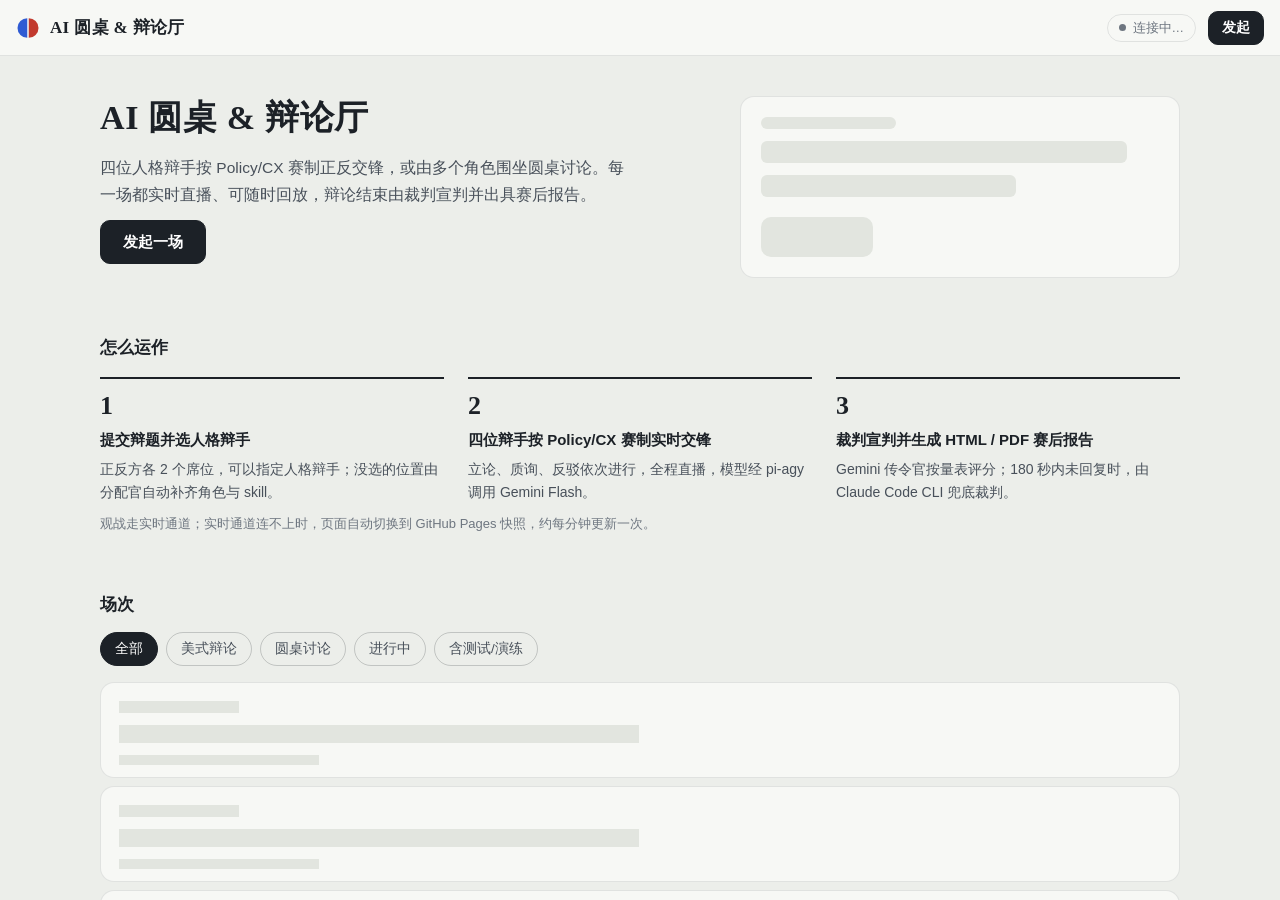
==== commit 15f4891b: "frontend: AI 圆桌 & 辩论厅 22:43:01" ====
--- a/index.html
+++ b/index.html
@@ -2,10 +2,11 @@
 <html lang="zh-CN">
 <head>
   <meta charset="utf-8">
-  <meta name="viewport" content="width=device-width, initial-scale=1, viewport-fit=cover">
-  <title>AI 圆桌 & 辩论厅</title>
-  <meta name="description" content="多个文心智能体实时圆桌讨论与美式辩论，Claude 裁判宣判。">
-  <link rel="icon" href="data:image/svg+xml,<svg xmlns='http://www.w3.org/2000/svg' viewBox='0 0 32 32'><circle cx='16' cy='16' r='14' fill='%23e2653a'/><text x='16' y='22' font-size='16' text-anchor='middle' fill='white'>⚖</text></svg>">
+  <meta name="viewport" content="width=device-width, initial-scale=1, viewport-fit=cover, interactive-widget=resizes-content">
+  <meta name="theme-color" content="#F7F8F5">
+  <title>AI 圆桌 &amp; 辩论厅</title>
+  <meta name="description" content="四位人格辩手按 Policy/CX 赛制实时辩论，也可开多角色圆桌讨论；模型经 pi-agy 调用 Gemini Flash，Gemini 传令官裁判（Claude Code CLI 兜底），赛后生成 HTML / PDF 报告。">
+  <link rel="icon" href="data:image/svg+xml,<svg xmlns='http://www.w3.org/2000/svg' viewBox='0 0 32 32'><path d='M15 3a13 13 0 0 0 0 26z' fill='%232F5BD3'/><path d='M17 3a13 13 0 0 1 0 26z' fill='%23C23A2E'/></svg>">
   <link rel="stylesheet" href="./css/app.css">
   <script type="importmap">
   { "imports": { "three": "./vendor/three/three.module.js", "three/addons/": "./vendor/three/addons/" } }
@@ -13,98 +14,144 @@
 </head>
 <body>
   <header class="topbar">
-    <a class="brand" href="#/"><span class="logo">⚖</span><span class="t">AI 圆桌 &amp; 辩论厅</span></a>
+    <a class="brand" href="#/" aria-label="AI 圆桌 &amp; 辩论厅 首页">
+      <svg class="logo" viewBox="0 0 32 32" aria-hidden="true"><path d="M15 3a13 13 0 0 0 0 26z" fill="#2F5BD3"/><path d="M17 3a13 13 0 0 1 0 26z" fill="#C23A2E"/></svg>
+      <span class="t">AI 圆桌 &amp; 辩论厅</span>
+    </a>
     <span class="grow"></span>
     <span id="conn" class="conn connecting" title="正在连接实时通道"><i></i><span>连接中…</span></span>
-    <button id="newBtn" class="btn small">＋ 发起</button>
+    <button id="newBtn" class="btn small" type="button">发起</button>
   </header>
-  <div id="banner" class="banner hidden"></div>
+  <div id="banner" class="banner hidden" role="status"></div>
 
   <main id="home" class="view">
     <div class="home-wrap">
       <section class="hero">
-        <div>
+        <div class="hero-text">
           <h1>AI 圆桌 &amp; 辩论厅</h1>
-          <p>文心 ERNIE 智能体分角色实时讨论或按 Policy 赛制辩论。每个角色带有来自高星开源仓库的 skill 与 AGENTS.md；辩论由可插拔裁判（默认 Claude Code CLI）按量表评分并宣判。</p>
+          <p class="lede">四位人格辩手按 Policy/CX 赛制正反交锋，或由多个角色围坐圆桌讨论。每一场都实时直播、可随时回放，辩论结束由裁判宣判并出具赛后报告。</p>
+          <p id="homeStats" class="stats"></p>
+          <button id="newBtn2" class="btn" type="button">发起一场</button>
         </div>
-        <button id="newBtn2" class="btn">＋ 发起新场次</button>
+        <section id="homeNow" class="now" aria-label="现在" aria-live="polite">
+          <div class="now-skel" aria-hidden="true"><span class="skb skb-s"></span><span class="skb skb-l"></span><span class="skb skb-l2"></span><span class="skb skb-b"></span></div>
+        </section>
       </section>
-      <div class="filters" id="filters">
-        <button class="chip-btn on" data-f="all">全部</button>
-        <button class="chip-btn" data-f="debate">美式辩论</button>
-        <button class="chip-btn" data-f="roundtable">圆桌讨论</button>
-        <button class="chip-btn" data-f="running">进行中</button>
-        <button class="chip-btn" id="testToggle" title="显示 rooms/_test 里的测试与 mock 演练场次">含测试/演练</button>
-      </div>
-      <div id="cards" class="cards"><div class="skeleton"></div><div class="skeleton"></div><div class="skeleton"></div></div>
+
+      <section id="homeHow" class="how" aria-labelledby="howTitle">
+        <h2 id="howTitle">怎么运作</h2>
+        <ol class="how-steps">
+          <li><b>提交辩题并选人格辩手</b><p>正反方各 2 个席位，可以指定人格辩手；没选的位置由分配官自动补齐角色与 skill。</p></li>
+          <li><b>四位辩手按 Policy/CX 赛制实时交锋</b><p>立论、质询、反驳依次进行，全程直播，模型经 pi-agy 调用 Gemini Flash。</p></li>
+          <li><b>裁判宣判并生成 HTML / PDF 赛后报告</b><p>Gemini 传令官按量表评分；180 秒内未回复时，由 Claude Code CLI 兜底裁判。</p></li>
+        </ol>
+        <p id="homeSys" class="sys"></p>
+        <p class="how-foot">观战走实时通道；实时通道连不上时，页面自动切换到 GitHub Pages 快照，约每分钟更新一次。</p>
+      </section>
+
+      <section class="list" aria-labelledby="listTitle">
+        <div class="list-head">
+          <h2 id="listTitle">场次</h2>
+          <span id="homeCount" class="count"></span>
+        </div>
+        <div class="filters" id="filters">
+          <button class="chip-btn on" type="button" data-f="all">全部</button>
+          <button class="chip-btn" type="button" data-f="debate">美式辩论</button>
+          <button class="chip-btn" type="button" data-f="roundtable">圆桌讨论</button>
+          <button class="chip-btn" type="button" data-f="running">进行中</button>
+          <button class="chip-btn" type="button" id="testToggle" title="显示 rooms/_test 里的测试与 mock 演练场次">含测试/演练</button>
+        </div>
+        <div id="cards" class="cards"><div class="skeleton"></div><div class="skeleton"></div><div class="skeleton"></div></div>
+      </section>
     </div>
   </main>
 
   <main id="session" class="view hidden">
-    <section id="stageWrap" class="stage-wrap">
-      <div id="stageHost" class="stage-host"></div>
-      <div id="overlay" class="overlay"></div>
-      <div class="hud-top">
-        <a class="iconbtn" href="#/" title="返回场次列表" aria-label="返回">←</a>
-        <div class="titlecard glass">
+    <div class="sess-main">
+      <header class="sess-head">
+        <a class="iconbtn back" href="#/" aria-label="返回场次列表" title="返回场次列表"><svg viewBox="0 0 24 24" aria-hidden="true"><path d="M15 5l-7 7 7 7" fill="none" stroke="currentColor" stroke-width="2" stroke-linecap="round" stroke-linejoin="round"/></svg></a>
+        <div class="titlecard">
           <div class="kicker" id="kicker"></div>
           <h2 id="sTitle">加载中…</h2>
         </div>
-        <div id="timerCard" class="timer-card glass hidden">
+        <span id="conn2" class="conn-dot connecting" role="status" aria-label="连接中" title="连接中"></span>
+      </header>
+      <div id="phasebar" class="phasebar hidden" aria-label="赛程"></div>
+      <section id="stageWrap" class="stage-wrap">
+        <div id="stageHost" class="stage-host"></div>
+        <div id="overlay" class="overlay"></div>
+        <div id="timerCard" class="timer-card hidden">
           <div class="ph" id="tPh"></div><div class="clk" id="tClk">--:--</div><div class="sub" id="tSub"></div>
         </div>
-      </div>
-      <div id="phasebar" class="phasebar glass hidden"></div>
-      <div id="votebar" class="votebar glass hidden"></div>
-      <div id="subtitle" class="subtitle hidden"></div>
-      <div id="drawer" class="drawer glass hidden"></div>
-      <div class="replay glass">
-        <button id="playBtn" class="iconbtn playbtn" title="从头回放 / 暂停" aria-label="回放">▶</button>
+        <div id="votebar" class="votebar hidden"></div>
+        <div class="cam-tools">
+          <button id="camToggle" class="iconbtn cam-btn cam-toggle" type="button" aria-pressed="false" aria-label="切换视角操控" title="切换单指旋转镜头"><svg viewBox="0 0 24 24" aria-hidden="true"><path d="M12 3a9 9 0 0 1 9 9h-2.5A6.5 6.5 0 0 0 12 5.5V3Zm0 18a9 9 0 0 1-9-9h2.5A6.5 6.5 0 0 0 12 18.5V21Z" fill="currentColor"/><circle cx="12" cy="12" r="2.6" fill="none" stroke="currentColor" stroke-width="1.8"/></svg></button>
+          <button id="camReset" class="iconbtn cam-btn cam-reset" type="button" aria-label="重置视角" title="重置视角"><svg viewBox="0 0 24 24" aria-hidden="true"><path d="M4 9V5a1 1 0 0 1 1-1h4M15 4h4a1 1 0 0 1 1 1v4M20 15v4a1 1 0 0 1-1 1h-4M9 20H5a1 1 0 0 1-1-1v-4" fill="none" stroke="currentColor" stroke-width="1.8" stroke-linecap="round"/><circle cx="12" cy="12" r="2.2" fill="currentColor"/></svg></button>
+        </div>
+        <div id="stageMask" class="stage-mask hidden" data-state="idle" role="status" aria-live="polite">
+          <div class="stage-mask-card">
+            <div class="stage-mask-spinner" aria-hidden="true"></div>
+            <div id="stageMaskTxt" class="stage-mask-txt">正在加载舞台…</div>
+            <button id="stageMaskRetry" class="btn ghost small hidden" type="button">重新加载</button>
+          </div>
+        </div>
+      </section>
+      <div id="roleStrip" class="role-strip hidden" aria-label="本场角色"></div>
+      <div class="replay">
+        <button id="playBtn" class="iconbtn playbtn" type="button" title="从头回放 / 暂停" aria-label="回放">▶</button>
         <input id="scrub" type="range" min="0" max="0" value="0" aria-label="时间轴">
         <span id="pos" class="pos">0/0</span>
-        <button id="liveBtn" class="live-btn" title="跳到最新">直播</button>
+        <button id="liveBtn" class="live-btn" type="button" title="跳到最新">直播</button>
       </div>
-      <div id="verdict" class="verdict"><div class="confetti" id="confetti"></div><div class="vbox" id="vbox"></div></div>
-    </section>
+      <div id="subtitle" class="subtitle hidden"></div>
+    </div>
     <aside class="side">
-      <nav class="tabs" id="tabs">
-        <button class="tab on" data-t="tl">时间线<span class="n" id="nMsgs">0</span></button>
-        <button class="tab" data-t="roles">角色</button>
-        <button class="tab hidden" data-t="fmt" id="tabFmt">赛制</button>
-        <button class="tab hidden" data-t="verdict" id="tabVerdict">判决</button>
-        <button class="tab" data-t="final">终稿</button>
+      <div id="verdictStrip" class="verdict-strip hidden" aria-live="polite"></div>
+      <nav class="tabs" id="tabs" aria-label="面板">
+        <button class="tab on" type="button" data-t="tl">时间线<span class="n" id="nMsgs">0</span></button>
+        <button class="tab" type="button" data-t="roles">角色</button>
+        <button class="tab hidden" type="button" data-t="fmt" id="tabFmt">赛制</button>
+        <button class="tab hidden" type="button" data-t="verdict" id="tabVerdict">判决</button>
+        <button class="tab" type="button" data-t="final">终稿</button>
       </nav>
-      <div class="pane" id="pane"></div>
+      <div class="pane-wrap">
+        <div class="pane" id="pane"></div>
+        <button id="tlNew" class="tl-new hidden" type="button">有新发言</button>
+      </div>
     </aside>
+    <div id="drawer" class="drawer hidden" role="dialog" aria-label="角色详情"></div>
+    <div id="verdict" class="verdict"><div class="confetti" id="confetti"></div><div class="vbox" id="vbox" role="dialog" aria-label="裁判宣判"></div></div>
   </main>
 
   <div id="modal" class="modal hidden" role="dialog" aria-modal="true" aria-labelledby="mTitle">
     <form class="mbox" id="form" autocomplete="off">
-      <h2 id="mTitle">发起新场次</h2>
-      <p class="sub">提交后由文心「分配官」（一次 ERNIE 调用）决定开几个 bot、各自角色与 skill，然后立即开场，全程实时直播。辩论采用完整 Policy/CX 赛制，赛后交 Gemini 传令官裁判。</p>
-      <div class="seg">
-        <label><input type="radio" name="mode" value="debate" checked><b>🎤 美式辩论</b><span>Policy/CX 标准赛制：正反各 2 人，4 篇立论（各 8 分钟）+ 4 轮质询（各 3 分钟）+ 4 篇反驳（各 5 分钟），按时长计、约 300 字/分钟，裁判宣判</span></label>
-        <label><input type="radio" name="mode" value="roundtable"><b>🪑 圆桌讨论</b><span>3–10 个角色各有记忆，逐轮发言、表决，直到共识或轮数用完</span></label>
+      <div class="mhead">
+        <h2 id="mTitle">发起新场次</h2>
+        <p class="sub">提交后由分配官（一次模型调用）安排角色与 skill，随即开场并全程直播；辩论按 Policy/CX 赛制，赛后由 Gemini 传令官裁判（超时由 Claude Code CLI 兜底）。</p>
+      </div>
+      <div class="seg" role="radiogroup" aria-label="模式">
+        <label><input type="radio" name="mode" value="debate" checked><b>美式辩论</b><span>Policy/CX 标准赛制：正反各 2 人，4 篇立论（各 8 分钟）+ 4 轮质询（各 3 分钟）+ 4 篇反驳（各 5 分钟），按时长计、约 300 字/分钟，裁判宣判</span></label>
+        <label><input type="radio" name="mode" value="roundtable"><b>圆桌讨论</b><span>3–10 个角色各有记忆，逐轮发言、表决，直到共识或轮数用完</span></label>
       </div>
       <label class="field"><span id="topicLabel">辩题（正方支持此命题）</span>
-        <input name="topic" id="fTopic" maxlength="120" required placeholder="例如：应当禁止宠物猫外出"></label>
+        <input name="topic" id="fTopic" maxlength="120" required placeholder="例如：应当禁止宠物猫外出" enterkeyhint="next"></label>
       <label class="field"><span>补充说明（可选）</span>
         <textarea name="notes" rows="2" maxlength="500" placeholder="背景、限定范围、希望关注的角度…"></textarea></label>
       <div class="field"><span id="pickLabel">选辩手（可选：每方最多 2 位人格辩手，没选的位置由 AI 自动生成）</span>
         <div id="pickers" class="pickers"></div>
-        <small class="pnote">人格辩手均为「风格模仿」，人格 skill 来自 GitHub 开源仓库（MIT）；头像优先采用 Wikimedia Commons 自由授权照片（Public domain / CC BY / CC BY-SA），其余为原创卡通 SVG。</small></div>
-      <label class="mockrow testrow"><input type="checkbox" name="test" id="fTest"> 测试场次（放在测试区，不进正式大厅）</label>
-      <label class="mockrow"><input type="checkbox" name="mock" id="fMock"> 演练模式（mock 模型：真实 pi 流程，但不调用 ERNIE；场次放在测试区）</label>
+        <details class="pnote-fold"><summary>人格模仿与头像授权说明</summary><small class="pnote">人格辩手均为「风格模仿」，人格 skill 来自 GitHub 开源仓库（MIT）；头像优先采用 Wikimedia Commons 自由授权照片（Public domain / CC BY / CC BY-SA），其余为原创卡通 SVG。</small></details></div>
+      <label class="mockrow testrow"><input type="checkbox" name="test" id="fTest"><span>测试场次（放在测试区，不进正式大厅）</span></label>
+      <label class="mockrow"><input type="checkbox" name="mock" id="fMock"><span>演练模式（mock 模型：真实 pi 流程，但不调用真实模型；场次放在测试区）</span></label>
       <label class="field"><span>口令</span>
-        <input name="passcode" id="fPass" type="password" required placeholder="管理员提供的提交口令" autocomplete="current-password">
-        <small><label><input type="checkbox" id="remember" checked> 在本机记住口令</label></small></label>
-      <div class="mact"><span class="merr" id="mErr"></span>
+        <input name="passcode" id="fPass" type="password" required placeholder="管理员提供的提交口令" autocomplete="current-password" enterkeyhint="go">
+        <small><label class="remember"><input type="checkbox" id="remember" checked> 在本机记住口令</label></small></label>
+      <div class="mact"><span class="merr" id="mErr" role="alert"></span>
         <button type="button" class="btn ghost" id="cancelBtn">取消</button>
         <button type="submit" class="btn" id="submitBtn">开场</button></div>
     </form>
     <div id="ppick" class="ppick hidden" role="dialog" aria-label="选择人格辩手"></div>
   </div>
-  <div id="toast" class="toast hidden"></div>
+  <div id="toast" class="toast hidden" role="status" aria-live="polite"></div>
   <script type="module" src="./js/app.js"></script>
 </body>
 </html>
--- a/css/app.css
+++ b/css/app.css
@@ -1,347 +1,726 @@
+/* =====================================================================================
+   AI 圆桌 & 辩论厅 — "议事厅的石材与黄铜"
+   Cool stone page, graphite ink. Colour encodes information only:
+   aff blue, neg red, brass = judge / verdict, green = live. Motions are set in serif.
+   Layout: desktop >= 1024 two columns; <= 1023 single column with one scroll area (.pane).
+   ===================================================================================== */
 :root {
-  --bg: #f5efe4; --paper: #fffdf8; --ink: #2a221d; --muted: #7b6f64; --line: rgba(60, 40, 20, .12);
-  --accent: #e2653a; --accent-ink: #fff; --aff: #3d7fe0; --neg: #e0483d; --gold: #c9a13b; --good: #1f9d63;
-  --radius: 14px; --shadow: 0 8px 30px rgba(70, 40, 15, .10);
+  --bg: #ECEEEA; --surface: #F7F8F5; --surface-2: #E2E5DF; --paper: #FFFFFF;
+  --ink: #1C2127; --ink-2: #48505A; --muted: #6E7680;
+  --line: rgba(28, 33, 39, .10); --line-2: rgba(28, 33, 39, .20);
+  --aff: #2F5BD3; --aff-bg: #E4EAFA; --aff-ink: #1F429F;
+  --neg: #C23A2E; --neg-bg: #F7E3E0; --neg-ink: #8E2419;
+  --brass: #A8842C; --brass-bg: #F1EAD7; --brass-ink: #6A5114;
+  --live: #1E8E5A; --live-bg: #DFF0E6; --live-ink: #14663F;
+  --warn-bg: #F6EBD3; --warn-ink: #6E4D06;
+  --stage-a: #1B2028; --stage-b: #2A313B;
+  --r-pill: 999px; --r-ctl: 10px; --r-panel: 14px; --r-sheet: 20px;
+  --shadow-float: 0 18px 48px rgba(20, 24, 30, .20), 0 2px 8px rgba(20, 24, 30, .08);
+  --shadow-hud: 0 4px 14px rgba(10, 12, 16, .22);
+  --sans: -apple-system, BlinkMacSystemFont, "PingFang SC", "Noto Sans SC", "Noto Sans CJK SC", "Microsoft YaHei", "Segoe UI", sans-serif;
+  --serif: "Noto Serif CJK SC", "Source Han Serif SC", "Songti SC", "STSong", serif;
   --safe-t: env(safe-area-inset-top, 0px); --safe-b: env(safe-area-inset-bottom, 0px);
-  --font: -apple-system, BlinkMacSystemFont, "PingFang SC", "Noto Sans SC", "Noto Sans CJK SC", "Microsoft YaHei", "Segoe UI", sans-serif;
-  --mono: "SF Mono", Menlo, Consolas, monospace;
-  --side-w: 400px; --top-h: 56px;
+  --safe-l: env(safe-area-inset-left, 0px); --safe-r: env(safe-area-inset-right, 0px);
+  --top-h: 56px; --banner-h: 34px; --side-w: 420px; --replay-h: 52px; --phase-h: 36px;
+  --ease: cubic-bezier(.2, .7, .2, 1);
 }
 * { box-sizing: border-box; }
-html, body { margin: 0; height: 100%; background: var(--bg); color: var(--ink); font-family: var(--font); -webkit-font-smoothing: antialiased; }
+html { -webkit-text-size-adjust: 100%; text-size-adjust: 100%; }
+html, body { margin: 0; height: 100%; background: var(--bg); color: var(--ink); font-family: var(--sans); font-size: 15px; line-height: 1.6;
+  -webkit-font-smoothing: antialiased; -webkit-tap-highlight-color: transparent; }
 body { overflow: hidden; }
 a { color: inherit; }
 button { font: inherit; color: inherit; cursor: pointer; }
+img { max-width: 100%; }
+h1, h2, h3 { font-weight: 650; }
 .hidden { display: none !important; }
-.sr { position: absolute; width: 1px; height: 1px; overflow: hidden; clip: rect(0 0 0 0); }
-
-/* ---------------- top bar ---------------- */
-.topbar { position: fixed; inset: 0 0 auto 0; height: calc(var(--top-h) + var(--safe-t)); padding: var(--safe-t) 14px 0;
-  display: flex; align-items: center; gap: 12px; background: rgba(255, 253, 248, .86); backdrop-filter: blur(12px);
-  -webkit-backdrop-filter: blur(12px); border-bottom: 1px solid var(--line); z-index: 50; }
-.brand { display: flex; align-items: center; gap: 9px; text-decoration: none; font-weight: 800; font-size: 17px; letter-spacing: .01em; white-space: nowrap; }
-.brand .logo { width: 30px; height: 30px; border-radius: 9px; background: conic-gradient(from 200deg, var(--aff), #8a6cf0, var(--neg), var(--gold), var(--aff));
-  display: grid; place-items: center; color: #fff; font-size: 15px; box-shadow: inset 0 0 0 2px rgba(255,255,255,.5); }
+.sr { position: absolute; width: 1px; height: 1px; overflow: hidden; clip: rect(0 0 0 0); white-space: nowrap; }
+:focus { outline: none; }
+:focus-visible { outline: 2px solid var(--ink); outline-offset: 2px; }
+.stage-wrap :focus-visible, .subtitle :focus-visible { outline-color: #fff; }
+body.modal-open .view { overflow: hidden !important; }
+
+/* long strings never widen the page */
+.titlecard h2, .card h3, .now h3, .tl-item, .role, .kit, .rfd, .md, .vbox, .export-box, .pcard, .subtitle .tx, .drawer, .statusline, .sys, .how, .lede { overflow-wrap: anywhere; }
+
+/* ---------------- buttons ---------------- */
+.btn { display: inline-flex; align-items: center; justify-content: center; gap: 6px; min-height: 40px; padding: 0 18px; border: 1px solid var(--ink); border-radius: var(--r-ctl);
+  background: var(--ink); color: #fff; font-size: 14.5px; font-weight: 600; text-decoration: none; white-space: nowrap; transition: background-color .15s, border-color .15s, color .15s; }
+.btn:hover { background: #313942; border-color: #313942; }
+.btn:disabled, .btn[aria-disabled=true] { opacity: .45; cursor: not-allowed; }
+.btn.ghost { background: transparent; color: var(--ink); border-color: var(--line-2); }
+.btn.ghost:hover { background: var(--surface-2); border-color: var(--line-2); }
+.btn.small { min-height: 34px; padding: 0 13px; font-size: 13.5px; }
+.iconbtn { width: 36px; height: 36px; flex: none; display: inline-grid; place-items: center; padding: 0; border: 1px solid var(--line); border-radius: var(--r-ctl);
+  background: var(--paper); color: var(--ink); font-size: 16px; line-height: 1; text-decoration: none; }
+.iconbtn svg { width: 20px; height: 20px; }
+.iconbtn:hover { border-color: var(--line-2); }
+.chip-btn { min-height: 34px; padding: 0 14px; border: 1px solid var(--line-2); border-radius: var(--r-pill); background: transparent; color: var(--ink-2); font-size: 13.5px; white-space: nowrap; }
+.chip-btn:hover { border-color: var(--ink-2); }
+.chip-btn.on { background: var(--ink); border-color: var(--ink); color: #fff; }
+
+/* ---------------- top bar + banner ---------------- */
+.topbar { position: fixed; inset: 0 0 auto 0; z-index: 50; height: calc(var(--top-h) + var(--safe-t));
+  padding: var(--safe-t) max(16px, var(--safe-r)) 0 max(16px, var(--safe-l));
+  display: flex; align-items: center; gap: 12px; background: var(--surface); border-bottom: 1px solid var(--line); }
+.brand { display: inline-flex; align-items: center; gap: 10px; min-height: 44px; text-decoration: none; white-space: nowrap; min-width: 0; }
+.brand .logo { width: 24px; height: 24px; flex: none; }
+.brand .t { font-family: var(--serif); font-weight: 600; font-size: 17px; letter-spacing: .02em; overflow: hidden; text-overflow: ellipsis; }
 .topbar .grow { flex: 1; }
-.conn { display: inline-flex; align-items: center; gap: 7px; font-size: 12.5px; padding: 5px 11px; border-radius: 999px;
-  background: #f0e9dd; color: var(--muted); border: 1px solid var(--line); white-space: nowrap; cursor: default; }
-.conn i { width: 8px; height: 8px; border-radius: 50%; background: #b9ab9a; }
-.conn.live { color: #13643f; background: #e3f5ea; } .conn.live i { background: #23b26d; animation: pulse 1.8s infinite; }
-.conn.snap { color: #8a5a00; background: #fff1d6; } .conn.snap i { background: #e3a21a; }
+.conn { display: inline-flex; align-items: center; gap: 7px; height: 28px; padding: 0 11px; border-radius: var(--r-pill); border: 1px solid var(--line);
+  font-size: 12.5px; color: var(--muted); white-space: nowrap; font-variant-numeric: tabular-nums; cursor: default; }
+.conn i { width: 7px; height: 7px; border-radius: 50%; background: var(--muted); flex: none; }
+.conn.live { color: var(--live-ink); border-color: rgba(30, 142, 90, .28); } .conn.live i { background: var(--live); animation: pulse 2s infinite; }
+.conn.snap { color: var(--warn-ink); background: var(--warn-bg); border-color: rgba(110, 77, 6, .2); } .conn.snap i { background: #C08A12; }
 .conn.connecting i { animation: blink 1s infinite; }
-@keyframes pulse { 0% { box-shadow: 0 0 0 0 rgba(35,178,109,.55) } 100% { box-shadow: 0 0 0 9px rgba(35,178,109,0) } }
+@keyframes pulse { 0% { box-shadow: 0 0 0 0 rgba(30, 142, 90, .45) } 100% { box-shadow: 0 0 0 7px rgba(30, 142, 90, 0) } }
 @keyframes blink { 50% { opacity: .25 } }
-.btn { display: inline-flex; align-items: center; gap: 6px; border: 0; border-radius: 11px; padding: 9px 15px; font-weight: 700; font-size: 14px;
-  background: var(--accent); color: var(--accent-ink); box-shadow: 0 4px 14px rgba(226,101,58,.3); transition: transform .12s, box-shadow .12s; }
-.btn:hover { transform: translateY(-1px); box-shadow: 0 6px 18px rgba(226,101,58,.38); }
-.btn:disabled { opacity: .5; cursor: not-allowed; transform: none; }
-.btn.ghost { background: transparent; color: var(--ink); box-shadow: none; border: 1px solid var(--line); }
-.btn.small { padding: 6px 11px; font-size: 13px; border-radius: 9px; }
-.banner { position: fixed; top: calc(var(--top-h) + var(--safe-t)); left: 0; right: 0; z-index: 45; height: 34px; line-height: 20px; padding: 7px 16px; font-size: 13px; white-space: nowrap; overflow: hidden; text-overflow: ellipsis;
-  background: #fff1d6; color: #6b4600; border-bottom: 1px solid #f0d49a; text-align: center; }
-
-/* ---------------- home ---------------- */
-.banner-on .view { top: calc(var(--top-h) + var(--safe-t) + 34px); }
-.view { position: fixed; inset: calc(var(--top-h) + var(--safe-t)) 0 0 0; }
-#home { overflow-y: auto; -webkit-overflow-scrolling: touch; }
-.home-wrap { max-width: 1120px; margin: 0 auto; padding: 26px 18px calc(40px + var(--safe-b)); }
-.hero { display: flex; align-items: flex-end; justify-content: space-between; gap: 18px; flex-wrap: wrap; margin-bottom: 18px; }
-.hero h1 { font-size: clamp(24px, 3.6vw, 34px); margin: 0 0 6px; letter-spacing: .01em; }
-.hero p { margin: 0; color: var(--muted); font-size: 14.5px; line-height: 1.6; max-width: 640px; }
-.filters { display: flex; gap: 6px; margin: 4px 0 14px; flex-wrap: wrap; }
-.chip-btn { border: 1px solid var(--line); background: var(--paper); border-radius: 999px; padding: 6px 13px; font-size: 13px; }
-.chip-btn.on { background: var(--ink); color: #fff; border-color: var(--ink); }
-.cards { display: grid; grid-template-columns: repeat(auto-fill, minmax(300px, 1fr)); gap: 14px; }
-.card { position: relative; text-align: left; text-decoration: none; color: inherit; background: var(--paper); border: 1px solid var(--line); border-radius: var(--radius); padding: 15px 16px 13px;
-  box-shadow: var(--shadow); display: flex; flex-direction: column; gap: 9px; transition: transform .15s, box-shadow .15s; min-height: 150px; }
-.card:hover { transform: translateY(-2px); box-shadow: 0 12px 34px rgba(70,40,15,.15); }
-.card .row { display: flex; align-items: center; gap: 7px; flex-wrap: wrap; }
-.card h3 { margin: 0; font-size: 16.5px; line-height: 1.45; display: -webkit-box; -webkit-line-clamp: 3; -webkit-box-orient: vertical; overflow: hidden; }
-.card .meta { margin-top: auto; color: var(--muted); font-size: 12.5px; display: flex; gap: 12px; flex-wrap: wrap; }
-.badge { font-size: 11.5px; font-weight: 800; padding: 2px 8px; border-radius: 6px; letter-spacing: .02em; }
-.badge.rt { background: #fde6d8; color: #a8431a; } .badge.db { background: #dde7fb; color: #1d4fa8; }
-.state { font-size: 11.5px; font-weight: 700; padding: 2px 8px; border-radius: 999px; background: #eee6da; color: var(--muted); }
-.state.running { background: #e3f5ea; color: #13643f; } .state.running::before { content: "● "; animation: blink 1.2s infinite; }
-.state.judged, .state.consensus { background: #fff1d6; color: #7a5200; }
-.state.error, .state.stalled { background: #fde2e0; color: #9b2a22; }
-.empty { padding: 40px; text-align: center; color: var(--muted); border: 2px dashed var(--line); border-radius: var(--radius); }
-.skeleton { height: 150px; border-radius: var(--radius); background: linear-gradient(90deg, #efe7da 0%, #f7f1e7 50%, #efe7da 100%); background-size: 200% 100%; animation: sk 1.2s infinite; }
-@keyframes sk { to { background-position: -200% 0 } }
-
-/* ---------------- session ---------------- */
-#session { display: grid; grid-template-columns: 1fr var(--side-w); }
-.stage-wrap { position: relative; overflow: hidden; background: #e9dfcf; min-height: 0; }
-.stage-wrap.debate { background: #1f2433; }
+.banner { position: fixed; left: 0; right: 0; top: calc(var(--top-h) + var(--safe-t)); z-index: 45; height: var(--banner-h); line-height: var(--banner-h);
+  padding: 0 max(16px, var(--safe-r)) 0 max(16px, var(--safe-l)); font-size: 13px; text-align: center; white-space: nowrap; overflow: hidden; text-overflow: ellipsis;
+  background: var(--warn-bg); color: var(--warn-ink); border-bottom: 1px solid rgba(110, 77, 6, .16); }
+
+/* ---------------- views ---------------- */
+.view { position: fixed; left: 0; right: 0; bottom: 0; top: calc(var(--top-h) + var(--safe-t)); }
+.banner-on .view { top: calc(var(--top-h) + var(--safe-t) + var(--banner-h)); }
+
+/* =====================================================================================
+   HOME
+   ===================================================================================== */
+#home { overflow-y: auto; overflow-x: hidden; -webkit-overflow-scrolling: touch; overscroll-behavior-y: contain; }
+.home-wrap { max-width: 1120px; margin: 0 auto; padding: 40px max(20px, var(--safe-r)) calc(56px + var(--safe-b)) max(20px, var(--safe-l)); }
+.hero { display: grid; grid-template-columns: minmax(0, 1fr) minmax(0, 440px); gap: 40px; align-items: start; }
+.hero h1 { font-family: var(--serif); font-weight: 600; font-size: 34px; line-height: 1.3; letter-spacing: .02em; margin: 0 0 14px; }
+.hero .lede { margin: 0 0 12px; max-width: 34em; font-size: 15.5px; line-height: 1.75; color: var(--ink-2); }
+.hero .stats { margin: 0 0 20px; font-size: 14px; color: var(--ink); font-variant-numeric: tabular-nums; }
+.hero .stats:empty { display: none; }
+.hero .btn { min-height: 44px; padding: 0 22px; font-size: 15px; }
+
+/* Now panel (filled by app.js) */
+.now { background: var(--surface); border: 1px solid var(--line); border-radius: var(--r-panel); padding: 20px; min-height: 180px; }
+.now > h2, .now .now-h { margin: 0 0 12px; font-size: 13.5px; font-weight: 600; color: var(--muted); }
+.now-snap { margin: 0 0 14px; font-size: 12.5px; line-height: 1.55; color: var(--warn-ink); }
+.now-card { display: flex; flex-direction: column; gap: 8px; text-decoration: none; color: inherit; }
+.now-card + .now-card { margin-top: 18px; padding-top: 18px; border-top: 1px solid var(--line); }
+.now-row, .now-card .row { display: flex; align-items: center; gap: 6px 12px; flex-wrap: wrap; }
+.now-topic, .now-card h3 { display: -webkit-box; -webkit-line-clamp: 3; -webkit-box-orient: vertical; overflow: hidden; margin: 2px 0 0;
+  font-family: var(--serif); font-weight: 600; font-size: clamp(20px, 2.3vw, 26px); line-height: 1.45; color: var(--ink); }
+.now-meta, .now-phase { font-size: 13.5px; color: var(--ink-2); font-variant-numeric: tabular-nums; }
+.now-go, .now-card .btn { align-self: flex-start; margin-top: 6px; }
+.now-empty { display: block; }
+.now-k { margin: 0; font-size: 15px; color: var(--ink-2); }
+.now-note { margin: 8px 0 0; font-size: 13px; color: var(--muted); line-height: 1.6; }
+.now-latest { display: flex; flex-direction: column; gap: 6px; margin-top: 16px; padding-top: 16px; border-top: 1px solid var(--line); text-decoration: none; color: inherit; }
+.now-l { font-size: 13px; color: var(--muted); font-variant-numeric: tabular-nums; }
+.now-latest .now-topic { font-size: 19px; line-height: 1.5; -webkit-line-clamp: 3; }
+.now-res { display: flex; align-items: baseline; gap: 10px; flex-wrap: wrap; font-size: 14px; }
+.now-res > span { font-size: 13px; color: var(--muted); }
+.now-res > b { font-weight: 650; }
+.now-go-l { align-self: flex-start; margin-top: 4px; display: inline-flex; align-items: center; min-height: 32px; font-size: 14px; font-weight: 600; color: var(--ink);
+  text-decoration: underline; text-decoration-color: var(--line-2); text-underline-offset: 4px; }
+@media (hover: hover) and (pointer: fine) { .now-latest:hover .now-go-l { text-decoration-color: currentColor; } .now-card:hover .now-go { background: #313942; } }
+.win-aff { color: var(--aff); font-weight: 650; } .win-neg { color: var(--neg); font-weight: 650; }
+/* judged rows: the winning side shows as a thin edge, text stays neutral */
+.card.win-aff, .card.win-neg { color: inherit; font-weight: inherit; }
+.card.win-aff { box-shadow: inset 3px 0 0 var(--aff); } .card.win-neg { box-shadow: inset 3px 0 0 var(--neg); }
+.side-aff, .side-neg { display: inline-flex; align-items: center; height: 22px; padding: 0 9px; border-radius: var(--r-pill); font-size: 12px; font-weight: 600; white-space: nowrap; }
+.side-aff { background: var(--aff-bg); color: var(--aff-ink); } .side-neg { background: var(--neg-bg); color: var(--neg-ink); }
+.now-skel { display: flex; flex-direction: column; gap: 12px; }
+.skb { display: block; height: 12px; border-radius: 6px; background: var(--surface-2); animation: skp 1.6s ease-in-out infinite; }
+.skb-s { width: 34%; } .skb-l { width: 92%; height: 22px; } .skb-l2 { width: 64%; height: 22px; } .skb-b { width: 112px; height: 40px; border-radius: var(--r-ctl); margin-top: 8px; }
+@keyframes skp { 50% { opacity: .55 } }
+
+/* How it works — a real sequence, so numbered */
+.how { margin-top: 56px; }
+.how h2, .list-head h2 { margin: 0; font-size: 17px; font-weight: 650; }
+.how-steps { list-style: none; margin: 16px 0 0; padding: 0; display: grid; grid-template-columns: repeat(3, minmax(0, 1fr)); gap: 24px; counter-reset: step; }
+.how-steps li { counter-increment: step; padding-top: 14px; border-top: 2px solid var(--ink); }
+.how-steps li::before { content: counter(step); display: block; font-family: var(--serif); font-size: 26px; line-height: 1; font-weight: 600; color: var(--ink); margin-bottom: 10px; font-variant-numeric: tabular-nums; }
+.how-steps b { display: block; font-size: 15px; font-weight: 650; line-height: 1.5; }
+.how-steps p { margin: 6px 0 0; font-size: 14px; line-height: 1.7; color: var(--ink-2); }
+.how .sys { margin: 20px 0 0; font-size: 13.5px; color: var(--ink-2); line-height: 1.65; }
+.how .sys:empty { display: none; }
+.how-foot { margin: 8px 0 0; font-size: 13px; color: var(--muted); line-height: 1.65; }
+
+/* Session list */
+.list { margin-top: 56px; }
+.list-head { display: flex; align-items: baseline; gap: 12px; }
+.list-head .count { font-size: 13.5px; color: var(--muted); font-variant-numeric: tabular-nums; }
+.filters { display: flex; gap: 8px; flex-wrap: wrap; margin: 14px 0 16px; }
+.cards { display: flex; flex-direction: column; gap: 8px; }
+.card { position: relative; display: grid; grid-template-columns: 1fr; gap: 8px; padding: 16px 18px; text-decoration: none; color: inherit; text-align: left;
+  background: var(--surface); border: 1px solid var(--line); border-radius: var(--r-panel); transition: border-color .15s; }
+.card .row { display: flex; align-items: center; gap: 8px 12px; flex-wrap: wrap; min-width: 0; }
+.card h3 { margin: 0; font-family: var(--serif); font-weight: 600; font-size: 18px; line-height: 1.5;
+  display: -webkit-box; -webkit-line-clamp: 2; -webkit-box-orient: vertical; overflow: hidden; }
+.card .meta { color: var(--muted); font-size: 13px; display: flex; gap: 4px 14px; flex-wrap: wrap; font-variant-numeric: tabular-nums; }
+@media (hover: hover) and (pointer: fine) { .card:hover { border-color: rgba(28, 33, 39, .32); } }
+@media (min-width: 761px) {
+  .row-card { grid-template-columns: 190px minmax(0, 1fr); grid-template-areas: "tag title" "tag meta"; column-gap: 20px; row-gap: 6px; align-items: start; }
+  .row-card > .row { grid-area: tag; flex-direction: column; align-items: flex-start; gap: 8px; padding-top: 3px; }
+  .row-card > h3 { grid-area: title; }
+  .row-card > .meta { grid-area: meta; }
+}
+.badge { display: inline-flex; align-items: center; height: 22px; padding: 0 9px; border-radius: var(--r-pill); font-size: 12px; font-weight: 600; white-space: nowrap;
+  background: var(--surface-2); color: var(--ink-2); }
+.badge.db { background: var(--ink); color: #fff; }
+.badge.rt { background: var(--surface-2); color: var(--ink-2); }
+.state { display: inline-flex; align-items: center; gap: 6px; font-size: 13px; font-weight: 600; color: var(--muted); line-height: 1.4; }
+.state::before { content: ""; width: 6px; height: 6px; border-radius: 50%; background: currentColor; flex: none; }
+.state.running, .state.allocating, .state.starting { color: var(--live-ink); }
+.state.running::before { background: var(--live); animation: pulse 2s infinite; }
+.state.judging, .state.judged, .state.consensus { color: var(--brass-ink); }
+.state.judged::before, .state.consensus::before, .state.judging::before { background: var(--brass); }
+.state.error, .state.stalled { color: var(--neg-ink); }
+.meta .state, .state.tagish { font-size: 12px; font-weight: 600; color: var(--ink-2); border: 1px solid var(--line-2); border-radius: var(--r-pill); padding: 0 8px; height: 20px; }
+.meta .state::before { display: none; }
+.empty { padding: 40px 20px; text-align: center; color: var(--ink-2); background: var(--surface); border: 1px solid var(--line); border-radius: var(--r-panel); }
+.skeleton { height: 96px; border-radius: var(--r-panel); border: 1px solid var(--line); background-color: var(--surface);
+  background-image: linear-gradient(var(--surface-2), var(--surface-2)), linear-gradient(var(--surface-2), var(--surface-2)), linear-gradient(var(--surface-2), var(--surface-2));
+  background-repeat: no-repeat; background-size: 120px 12px, min(520px, 70%) 18px, 200px 10px; background-position: 18px 18px, 18px 42px, 18px 72px;
+  animation: skp 1.6s ease-in-out infinite; }
+
+/* =====================================================================================
+   SESSION
+   ===================================================================================== */
+#session { display: grid; grid-template-columns: minmax(0, 1fr) var(--side-w); grid-template-rows: minmax(0, 1fr); }
+.sess-main { position: relative; display: flex; flex-direction: column; min-width: 0; min-height: 0; background: var(--surface); }
+.sess-head { flex: none; display: flex; align-items: center; gap: 10px; min-height: 60px; padding: 8px 14px; background: var(--surface); border-bottom: 1px solid var(--line); }
+.iconbtn.back { border-color: transparent; background: transparent; }
+.iconbtn.back:hover { background: var(--surface-2); }
+.titlecard { flex: 1; min-width: 0; }
+.titlecard .kicker { display: flex; align-items: center; gap: 4px 12px; flex-wrap: nowrap; overflow: hidden; white-space: nowrap; font-size: 12.5px; color: var(--muted); font-variant-numeric: tabular-nums; min-height: 20px; }
+.titlecard .kicker > * { flex: none; }
+.titlecard .kicker > :nth-child(3) { flex: 0 1 auto; min-width: 0; overflow: hidden; text-overflow: ellipsis; }
+.titlecard .kicker .badge { height: 20px; font-size: 11.5px; }
+.titlecard .kicker .state { font-size: 12.5px; }
+.titlecard h2 { margin: 2px 0 0; font-family: var(--serif); font-weight: 600; font-size: 18px; line-height: 1.45; color: var(--ink);
+  display: -webkit-box; -webkit-line-clamp: 2; -webkit-box-orient: vertical; overflow: hidden; }
+.conn-dot { flex: none; width: 10px; height: 10px; margin: 0 6px; border-radius: 50%; background: var(--muted); }
+#conn2.live { background: var(--live); box-shadow: 0 0 0 3px rgba(30, 142, 90, .18); }
+#conn2.snap { background: #C08A12; box-shadow: 0 0 0 3px rgba(192, 138, 18, .2); }
+#conn2.connecting { animation: blink 1s infinite; }
+
+/* phase bar: in flow, scrolls sideways inside itself */
+.phasebar { flex: none; display: flex; align-items: center; gap: 4px; height: var(--phase-h); padding: 0 14px; overflow-x: auto; overflow-y: hidden; overscroll-behavior-x: contain;
+  scrollbar-width: none; background: var(--surface); border-bottom: 1px solid var(--line); }
+.phasebar::-webkit-scrollbar { display: none; }
+.phasebar .ps { flex: none; display: inline-flex; align-items: center; height: 24px; padding: 0 8px; border-radius: var(--r-pill); font-size: 12px; font-weight: 600;
+  color: var(--muted); white-space: nowrap; font-variant-numeric: tabular-nums; }
+.phasebar .ps.cx { font-weight: 500; font-size: 11.5px; }
+.phasebar .ps.done { color: var(--ink-2); }
+.phasebar .ps.done::before { content: ""; width: 4px; height: 4px; border-radius: 50%; background: var(--ink-2); margin-right: 5px; }
+.phasebar .ps.cur { background: var(--ink); color: #fff; }
+.phasebar .ps.judge { color: var(--brass-ink); }
+.phasebar .ps.judge.cur { background: var(--brass); color: #fff; }
+
+/* stage */
+.stage-wrap { position: relative; flex: 1 1 auto; min-height: 0; overflow: hidden; background: #D9DDD6; isolation: isolate; }
+.stage-wrap.debate { background: linear-gradient(180deg, var(--stage-a), var(--stage-b)); }
 .stage-host { position: absolute; inset: 0; }
-.stage-canvas { width: 100% !important; height: 100% !important; display: block; touch-action: none; }
+.stage-canvas { width: 100% !important; height: 100% !important; display: block; touch-action: none; }   /* Only stage canvas disables UA pan-y (pane is sibling, not ancestor, so pan-y would fire pointercancel and kill JS scroll); locked mode forwards drag via onScroll, #subtitle/#pane keep native scroll */
 .overlay { position: absolute; inset: 0; pointer-events: none; overflow: hidden; z-index: 3; }
+
+.timer-card { position: absolute; top: 10px; right: calc(10px + var(--safe-r)); z-index: 5; width: 148px; padding: 7px 10px 8px; text-align: center;
+  background: rgba(20, 24, 30, .78); color: #fff; border: 1px solid rgba(255, 255, 255, .10); border-radius: var(--r-ctl); box-shadow: var(--shadow-hud);
+  -webkit-backdrop-filter: blur(8px); backdrop-filter: blur(8px); font-variant-numeric: tabular-nums; }
+.timer-card .ph { font-size: 12px; font-weight: 600; color: rgba(255, 255, 255, .74); white-space: nowrap; overflow: hidden; text-overflow: ellipsis; }
+.timer-card .clk { font-size: 28px; font-weight: 650; line-height: 1.2; letter-spacing: .02em; color: #fff; white-space: nowrap; overflow: hidden; font-variant-numeric: tabular-nums; }
+.timer-card .clk.warn { color: #F2C35B; } .timer-card .clk.over { color: #FF8F84; }
+.timer-card .sub { font-size: 11.5px; color: rgba(255, 255, 255, .6); white-space: nowrap; overflow: hidden; text-overflow: ellipsis; min-height: 1.4em; }
+.votebar { position: absolute; top: 10px; left: 50%; transform: translateX(-50%); z-index: 5; max-width: calc(100% - 24px); display: flex; align-items: center; gap: 12px;
+  padding: 7px 14px; font-size: 13px; background: rgba(247, 248, 245, .94); border: 1px solid var(--line); border-radius: var(--r-ctl); box-shadow: var(--shadow-hud);
+  font-variant-numeric: tabular-nums; }
+.votebar > span:first-child { white-space: nowrap; }
+.votebar .c { max-width: 380px; min-width: 0; overflow: hidden; text-overflow: ellipsis; white-space: nowrap; color: var(--ink-2); }
+.votebar b.a { color: var(--live-ink); } .votebar b.d { color: var(--neg); }
+.cam-tools { position: absolute; right: calc(10px + var(--safe-r)); bottom: 10px; z-index: 6; display: flex; align-items: center; gap: 6px; }
+.cam-btn, .cam-reset, .cam-toggle { background: rgba(20, 24, 30, .62); color: #fff; border-color: rgba(255, 255, 255, .14);
+  -webkit-backdrop-filter: blur(6px); backdrop-filter: blur(6px); }
+.cam-btn:hover, .cam-reset:hover, .cam-toggle:hover { background: rgba(20, 24, 30, .8); border-color: rgba(255, 255, 255, .28); }
+.cam-toggle[aria-pressed="true"] { background: rgba(201, 138, 44, .88); border-color: rgba(255, 224, 150, .75); color: #16181d; }
+.cam-btn svg, .cam-reset svg, .cam-toggle svg { width: 18px; height: 18px; }
+
+/* session switch / stage load mask */
+.stage-mask { position: absolute; inset: 0; z-index: 9; display: grid; place-items: center; padding: 16px;
+  background: rgba(24, 28, 34, .88); color: #eef2f6; -webkit-backdrop-filter: blur(8px); backdrop-filter: blur(8px); }
+.stage-mask.hidden { display: none; }
+.stage-mask-card { display: flex; flex-direction: column; align-items: center; gap: 10px; max-width: 280px; text-align: center; }
+.stage-mask-spinner { width: 26px; height: 26px; border-radius: 50%; border: 2.5px solid rgba(255, 255, 255, .22); border-top-color: #f2c35b; animation: spin .9s linear infinite; }
+.stage-mask[data-state="error"] .stage-mask-spinner { display: none; }
+.stage-mask-txt { font-size: 13.5px; font-weight: 600; color: rgba(255, 255, 255, .92); }
+.stage-mask .btn { color: #fff; border-color: rgba(255, 255, 255, .32); }
+@keyframes spin { to { transform: rotate(360deg); } }
+
+/* off-stage role strip (all participants, real photo avatars, tap -> drawer) */
+.role-strip { flex: none; display: flex; align-items: center; gap: 6px; padding: 6px max(12px, var(--safe-r)) 6px max(12px, var(--safe-l));
+  overflow-x: auto; overflow-y: hidden; scrollbar-width: none; overscroll-behavior-x: contain;
+  background: var(--surface); border-top: 1px solid var(--line); }
+.role-strip::-webkit-scrollbar { display: none; }
+.role-strip.hidden { display: none; }
+.rchip { flex: none; display: inline-flex; align-items: center; gap: 5px; height: 28px; padding: 0 9px 0 4px;
+  border-radius: var(--r-pill); border: 1px solid var(--line); background: var(--paper); color: var(--ink);
+  font-size: 12px; font-weight: 600; white-space: nowrap; transition: border-color .15s, background-color .15s, color .15s; }
+.rchip:hover { border-color: var(--line-2); }
+.rchip.active { background: var(--ink); color: #fff; border-color: var(--ink); }
+.rchip-av { width: 20px; height: 20px; border-radius: 50%; object-fit: cover; object-position: center 20%; flex: none; box-shadow: 0 0 0 1.5px var(--c, #888); }
+.rchip-dot { width: 8px; height: 8px; border-radius: 50%; background: var(--c, #888); margin-left: 4px; flex: none; }
+.rchip-n { max-width: 112px; overflow: hidden; text-overflow: ellipsis; }
+
+/* off-stage expandable verdict summary strip */
+.verdict-strip { flex: none; padding: 8px 12px; background: var(--paper); border-bottom: 1px solid var(--line); }
+.verdict-strip.hidden { display: none; }
+.vs-row { display: flex; align-items: flex-start; gap: 8px; }
+.verdict-fold { flex: 1; min-width: 0; }
+.verdict-fold summary { display: flex; align-items: center; gap: 8px; cursor: pointer; list-style: none; font-size: 13px; font-weight: 600; min-height: 28px; }
+.verdict-fold summary::-webkit-details-marker { display: none; }
+.vs-badge { display: inline-flex; align-items: center; padding: 2px 8px; border-radius: var(--r-pill); font-size: 11.5px; font-weight: 700; }
+.vs-badge.aff { background: rgba(47, 91, 211, .12); color: var(--aff); }
+.vs-badge.neg { background: rgba(194, 58, 46, .12); color: var(--neg); }
+.vs-score { font-variant-numeric: tabular-nums; color: var(--ink); }
+.vs-hint { font-size: 12px; font-weight: 500; color: var(--muted); }
+.vs-hint::after { content: " ▾"; }
+.verdict-fold[open] .vs-hint::after { content: " ▴"; }
+.vs-rfd { margin-top: 6px; font-size: 12.5px; line-height: 1.55; color: var(--ink-2); white-space: pre-wrap; max-height: 130px; overflow: auto; }
+.vs-more { flex: none; }
+
+/* 3D overlay: name tags, thinking dots, speech bubbles (DOM from stage3d.js) */
 .anchor { position: absolute; left: 0; top: 0; will-change: transform; }
-.tag { position: absolute; left: 0; bottom: 0; top: auto; transform: translate(-50%, 0); pointer-events: auto; border: 0; white-space: nowrap;
-  font-size: 10.5px; line-height: 1.35; font-weight: 800; padding: 1px 7px; border-radius: 999px; color: #fff; background: var(--c, #555);
-  box-shadow: 0 2px 6px rgba(0,0,0,.18); opacity: .92; }
-.tag.active { outline: 2px solid #fff; opacity: 1; transform: translate(-50%, 0) scale(1.06); transform-origin: 50% 100%; }
-.think { position: absolute; left: 0; bottom: 21px; top: auto; transform: translateX(-50%); display: none; gap: 4px; background: #fff; padding: 5px 8px; border-radius: 12px; box-shadow: 0 3px 10px rgba(0,0,0,.15); }
+.tag { position: absolute; left: 0; bottom: 0; top: auto; transform: translate(-50%, 0); pointer-events: auto; cursor: pointer;
+  display: inline-flex; align-items: center; gap: 5px; height: 22px; padding: 0 8px 0 7px; white-space: nowrap;
+  font-size: 11.5px; font-weight: 600; line-height: 1; color: var(--ink); background: rgba(255, 255, 255, .95);
+  border: 1px solid rgba(28, 33, 39, .14); border-radius: var(--r-pill); box-shadow: 0 1px 4px rgba(10, 12, 16, .22); transition: opacity .2s, background-color .2s, color .2s; }
+.tag::before { content: ""; width: 7px; height: 7px; border-radius: 50%; background: var(--c, #888); flex: none; }
+.tag:has(.tag-av)::before { display: none; }
+.tag:has(.tag-av) { padding-left: 2px; }
+.tag .tag-av { width: 18px; height: 18px; border-radius: 50%; object-fit: cover; object-position: center 22%; flex: none; display: block; box-shadow: 0 0 0 1.5px var(--c, #888); }
+.tag.active { background: var(--ink); color: #fff; border-color: var(--ink); }
+.tag.dim { opacity: .5; }
+.tag.tag-quiet { display: none; }
+.think { position: absolute; left: 0; bottom: 27px; top: auto; transform: translateX(-50%); display: none; gap: 4px; padding: 5px 8px;
+  background: #fff; border: 1px solid rgba(28, 33, 39, .12); border-radius: var(--r-pill); box-shadow: 0 2px 6px rgba(10, 12, 16, .2); }
 .think.on { display: flex; }
-.think i { width: 6px; height: 6px; border-radius: 50%; background: #7b6f64; animation: dots 1.1s infinite; }
+.think i { width: 5px; height: 5px; border-radius: 50%; background: var(--ink-2); animation: dots 1.1s infinite; }
 .think i:nth-child(2) { animation-delay: .15s } .think i:nth-child(3) { animation-delay: .3s }
-@keyframes dots { 0%, 80%, 100% { transform: translateY(0); opacity: .4 } 40% { transform: translateY(-4px); opacity: 1 } }
-.bubble { position: absolute; left: 0; top: 0; pointer-events: auto; cursor: pointer; width: max-content; max-width: min(250px, 44vw);
-  background: #fff; color: var(--ink); border-radius: 13px; padding: 6px 10px 7px; font-size: 12.5px; line-height: 1.42;
-  border: 2.5px solid var(--c, #888); box-shadow: 0 6px 18px rgba(30,20,10,.18); opacity: 0; transition: opacity .35s; will-change: transform; }
-.bubble.show { opacity: .97; }
-.bubble.main { max-width: min(320px, 60vw); font-size: 13.5px; box-shadow: 0 10px 28px rgba(30,20,10,.28); }
-.bubble.main.show { opacity: 1; }
-.bubble::after { content: ""; position: absolute; left: var(--tail, 50%); bottom: -8px; width: 11px; height: 11px; margin-left: -6px; background: #fff;
-  border-right: 2.5px solid var(--c, #888); border-bottom: 2.5px solid var(--c, #888); transform: rotate(45deg); }
-.bubble .who { font-weight: 800; color: var(--c); font-size: 11px; margin-right: 4px; }
-.bubble .tp { display: inline-block; font-size: 10.5px; font-weight: 800; color: #fff; background: var(--tc, #888); border-radius: 5px; padding: 0 5px; margin-right: 4px; vertical-align: 1px; }
-.bubble .bx { display: -webkit-box; -webkit-line-clamp: 3; -webkit-box-orient: vertical; overflow: hidden; }
-.bubble.main .bx { -webkit-line-clamp: 4; }
-
-.hud-top { position: absolute; left: 12px; right: 12px; top: 12px; display: flex; gap: 10px; align-items: flex-start; pointer-events: none; z-index: 5; }
-.hud-top > * { pointer-events: auto; }
-.glass { background: rgba(255, 253, 248, .9); backdrop-filter: blur(10px); -webkit-backdrop-filter: blur(10px); border: 1px solid var(--line); border-radius: 13px; box-shadow: var(--shadow); }
-.debate .glass { background: rgba(24, 28, 40, .82); color: #ece6d6; border-color: rgba(255,255,255,.1); }
-.titlecard { padding: 9px 13px; min-width: 0; flex: 1; max-width: 640px; }
-.titlecard .kicker { font-size: 11.5px; color: var(--muted); display: flex; gap: 8px; align-items: center; flex-wrap: wrap; }
-.debate .titlecard .kicker { color: #a9a39a; }
-.titlecard h2 { margin: 3px 0 0; font-size: 16px; line-height: 1.4; display: -webkit-box; -webkit-line-clamp: 2; -webkit-box-orient: vertical; overflow: hidden; }
-.iconbtn { width: 38px; height: 38px; display: grid; place-items: center; border-radius: 11px; border: 1px solid var(--line); background: rgba(255,253,248,.9); font-size: 18px; }
-.debate .iconbtn { background: rgba(24,28,40,.82); color: #ece6d6; border-color: rgba(255,255,255,.12); }
-.timer-card { padding: 8px 14px; text-align: center; min-width: 150px; }
-.timer-card .ph { font-size: 12px; font-weight: 700; color: var(--gold); white-space: nowrap; }
-.timer-card .clk { font-family: var(--mono); font-size: 28px; font-weight: 800; letter-spacing: .04em; color: #7dffb0; line-height: 1.15; }
-.timer-card .clk.warn { color: #ffb347; } .timer-card .clk.over { color: #ff6b5f; }
-.timer-card .sub { font-size: 11.5px; color: #a9a39a; }
-.votebar { position: absolute; left: 50%; bottom: 76px; transform: translateX(-50%); padding: 8px 14px; display: flex; gap: 12px; align-items: center; font-size: 13px; z-index: 5; max-width: calc(100% - 24px); }
-.votebar > span:first-child { white-space: nowrap; }
-.votebar .c { max-width: 380px; overflow: hidden; text-overflow: ellipsis; white-space: nowrap; color: var(--muted); }
-.votebar b.a { color: var(--good); } .votebar b.d { color: var(--neg); }
-
-/* replay bar */
-.replay { position: absolute; left: 12px; right: 12px; bottom: calc(12px + var(--safe-b)); display: flex; align-items: center; gap: 10px; padding: 8px 12px; z-index: 6; }
-.replay input[type=range] { flex: 1; accent-color: var(--accent); min-width: 60px; }
-.replay .pos { font-family: var(--mono); font-size: 12px; color: var(--muted); white-space: nowrap; min-width: 64px; text-align: right; }
-.debate .replay .pos { color: #a9a39a; }
-.live-btn { border: 0; border-radius: 8px; padding: 5px 10px; font-size: 12px; font-weight: 800; background: #ddd3c5; color: #5a4f45; white-space: nowrap; }
-.live-btn.on { background: #e5483d; color: #fff; }
-.live-btn.on::before { content: "● "; }
-
-/* sidebar */
-.side { display: flex; flex-direction: column; min-height: 0; background: var(--paper); border-left: 1px solid var(--line); }
-.tabs { display: flex; gap: 2px; padding: 8px 8px 0; border-bottom: 1px solid var(--line); background: var(--paper); position: sticky; top: 0; z-index: 2; overflow-x: auto; }
-.tab { border: 0; background: transparent; padding: 9px 12px 10px; font-size: 14px; font-weight: 700; color: var(--muted); border-bottom: 2.5px solid transparent; white-space: nowrap; }
-.tab.on { color: var(--ink); border-bottom-color: var(--accent); }
-.tab .n { font-size: 11px; font-weight: 700; background: #efe7db; border-radius: 999px; padding: 0 6px; margin-left: 4px; }
-.pane { flex: 1; overflow-y: auto; -webkit-overflow-scrolling: touch; padding: 10px 12px calc(20px + var(--safe-b)); min-height: 0; }
-.statusline { font-size: 12.5px; color: var(--muted); padding: 2px 2px 10px; display: flex; gap: 10px; flex-wrap: wrap; border-bottom: 1px dashed var(--line); margin-bottom: 8px; }
-.statusline b { color: var(--ink); }
-.tl-item { display: grid; grid-template-columns: 28px 1fr; gap: 9px; padding: 9px 6px; border-radius: 11px; cursor: pointer; transition: background .15s; }
-.tl-item:hover { background: #f6f0e6; }
-.tl-item.cur { background: #fff3e7; box-shadow: inset 3px 0 0 var(--accent); }
-.tl-item.future { opacity: .35; }
-.tl-item .av { width: 28px; height: 28px; border-radius: 50%; background: var(--c); color: #fff; display: grid; place-items: center; font-size: 12px; font-weight: 800; }
-.tl-item .hd { display: flex; gap: 6px; align-items: baseline; flex-wrap: wrap; font-size: 12.5px; }
-.tl-item .hd b { font-size: 13.5px; }
-.tl-item { position: relative; }
-.tl-item .hd { padding-right: 60px; }
-.tl-item .hd .t { color: var(--muted); font-size: 11.5px; position: absolute; right: 8px; top: 10px; }
-.tl-item .sm { font-size: 14px; font-weight: 650; margin: 3px 0 0; line-height: 1.45; }
-.tl-item .tx { font-size: 13.5px; line-height: 1.65; color: #4a3f37; margin-top: 4px; display: none; word-break: break-word; }
+@keyframes dots { 0%, 80%, 100% { opacity: .3 } 40% { opacity: 1 } }
+.bubble { position: absolute; left: 0; top: 0; pointer-events: auto; cursor: pointer; width: max-content; max-width: min(210px, 38vw);
+  padding: 5px 9px 6px 9px; font-size: 12px; line-height: 1.4; color: var(--ink); background: rgba(255, 255, 255, .96);
+  border: 1px solid rgba(28, 33, 39, .16); border: 1px solid color-mix(in srgb, var(--c, #888) 45%, transparent); border-left: 2px solid var(--c, #888);
+  border-radius: var(--r-ctl); box-shadow: 0 5px 14px rgba(10, 12, 16, .18); opacity: 0; transition: opacity .2s; will-change: transform; }
+.bubble.show { opacity: 1; }
+.bubble.main { max-width: min(240px, 46vw); font-size: 12.5px; }
+.bubble::after { content: ""; position: absolute; left: var(--tail, 50%); bottom: -5px; width: 8px; height: 8px; margin-left: -4px; background: #fff;
+  border-right: 1px solid rgba(28, 33, 39, .16); border-bottom: 1px solid rgba(28, 33, 39, .16);
+  border-right-color: color-mix(in srgb, var(--c, #888) 45%, transparent); border-bottom-color: color-mix(in srgb, var(--c, #888) 45%, transparent); transform: rotate(45deg); }
+.bubble .who { font-weight: 600; color: var(--c); font-size: 11px; margin-right: 4px; }
+.bubble .tp { margin-right: 5px; vertical-align: 1px; }
+.bubble .bx { display: -webkit-box; -webkit-line-clamp: 2; -webkit-box-orient: vertical; overflow: hidden; overflow-wrap: anywhere; }
+.bubble.main .bx { -webkit-line-clamp: 2; }
+
+/* replay bar: in flow under the stage */
+.replay { flex: none; display: flex; align-items: center; gap: 12px; height: var(--replay-h); padding: 0 max(14px, var(--safe-r)) 0 max(14px, var(--safe-l));
+  background: var(--surface); border-top: 1px solid var(--line); }
+.playbtn { font-size: 13px; }
+.replay .pos { font-size: 12.5px; color: var(--muted); white-space: nowrap; min-width: 58px; text-align: right; font-variant-numeric: tabular-nums; }
+.live-btn { display: inline-flex; align-items: center; gap: 6px; min-height: 32px; padding: 0 12px; border: 1px solid var(--line-2); border-radius: var(--r-pill);
+  background: transparent; color: var(--ink-2); font-size: 13px; font-weight: 600; white-space: nowrap; }
+.live-btn.on { background: var(--live-bg); color: var(--live-ink); border-color: rgba(30, 142, 90, .3); }
+.live-btn.on::before { content: ""; width: 7px; height: 7px; border-radius: 50%; background: var(--live); }
+#scrub { flex: 1; min-width: 60px; height: 32px; margin: 0; background: transparent; -webkit-appearance: none; appearance: none; cursor: pointer; }
+#scrub::-webkit-slider-runnable-track { height: 4px; border-radius: 999px; background: var(--surface-2); }
+#scrub::-webkit-slider-thumb { -webkit-appearance: none; appearance: none; width: 16px; height: 16px; margin-top: -6px; border-radius: 50%; background: var(--ink); border: 2px solid var(--surface); box-shadow: 0 0 0 1px var(--ink); }
+#scrub::-moz-range-track { height: 4px; border-radius: 999px; background: var(--surface-2); }
+#scrub::-moz-range-progress { height: 4px; border-radius: 999px; background: var(--ink-2); }
+#scrub::-moz-range-thumb { width: 14px; height: 14px; border-radius: 50%; background: var(--ink); border: 2px solid var(--surface); }
+#scrub:focus-visible { outline-offset: 0; }
+
+/* live subtitle: desktop = floating at the bottom of the stage, above the replay bar */
+.subtitle { position: absolute; left: 12px; right: 12px; bottom: calc(var(--replay-h) + 12px); margin: 0 auto; max-width: 860px; z-index: 8;
+  display: flex; flex-direction: column; max-height: min(260px, 36%); padding: 8px 14px 10px;
+  background: rgba(22, 26, 32, .92); color: #fff; border-radius: var(--r-panel); box-shadow: var(--shadow-float);
+  font-size: 15px; line-height: 1.6; pointer-events: auto; touch-action: pan-y; -webkit-backdrop-filter: blur(8px); backdrop-filter: blur(8px); }
+.subtitle .sub-head { display: flex; align-items: center; gap: 8px; flex: none; min-height: 32px; min-width: 0; }
+.subtitle b, .subtitle .sub-name { font-weight: 650; white-space: nowrap; overflow: hidden; text-overflow: ellipsis; min-width: 0; }
+.subtitle .sp { flex: none; font-size: 12px; background: rgba(255, 255, 255, .14); border-radius: 6px; padding: 1px 7px; white-space: nowrap; }
+.subtitle .more { flex: none; font-size: 12px; color: rgba(255, 255, 255, .66); white-space: nowrap; }
+.subtitle .sub-latest { margin-left: auto; flex: none; display: inline-flex; align-items: center; min-height: 32px; padding: 0 12px; border-radius: var(--r-pill);
+  border: 1px solid rgba(255, 255, 255, .32); background: rgba(255, 255, 255, .10); color: #fff; font-size: 12.5px; font-weight: 600; white-space: nowrap; touch-action: manipulation; }
+.subtitle .sub-latest:hover { background: rgba(255, 255, 255, .2); }
+.subtitle .tx { display: block; flex: 1 1 auto; min-height: 0; margin-top: 4px; max-height: 12.4em; overflow-y: auto; -webkit-overflow-scrolling: touch;
+  overscroll-behavior: contain; touch-action: pan-y; white-space: pre-wrap; word-break: break-word; padding-right: 4px;
+  scrollbar-width: thin; scrollbar-color: rgba(255, 255, 255, .32) transparent; }
+.subtitle .caret { display: inline-block; width: 2px; height: 1em; background: #7FD3A8; margin-left: 2px; vertical-align: -2px; animation: blink 1s infinite; }
+
+/* side panel */
+.side { display: flex; flex-direction: column; min-width: 0; min-height: 0; background: var(--surface); border-left: 1px solid var(--line); }
+.tabs { flex: none; position: sticky; top: 0; z-index: 2; display: flex; gap: 2px; padding: 0 8px; min-height: 48px; background: var(--surface); border-bottom: 1px solid var(--line);
+  overflow-x: auto; overflow-y: hidden; scrollbar-width: none; overscroll-behavior-x: contain; }
+.tabs::-webkit-scrollbar { display: none; }
+.tab { flex: none; display: inline-flex; align-items: center; gap: 6px; min-height: 47px; padding: 0 12px; border: 0; border-bottom: 2px solid transparent; margin-bottom: -1px;
+  background: transparent; color: var(--muted); font-size: 14.5px; font-weight: 600; white-space: nowrap; }
+.tab:hover { color: var(--ink-2); }
+.tab.on { color: var(--ink); border-bottom-color: var(--ink); }
+.tab .n { font-size: 11.5px; font-weight: 600; min-width: 20px; padding: 1px 6px; border-radius: var(--r-pill); background: var(--surface-2); color: var(--ink-2); text-align: center; font-variant-numeric: tabular-nums; }
+.pane-wrap { position: relative; flex: 1 1 auto; min-height: 0; display: flex; flex-direction: column; }
+.pane { flex: 1 1 auto; min-height: 0; overflow-y: auto; overflow-x: hidden; -webkit-overflow-scrolling: touch; overscroll-behavior: contain;
+  padding: 12px max(14px, var(--safe-r)) calc(28px + var(--safe-b)) 14px; }
+.tl-new { position: absolute; left: 50%; bottom: calc(14px + var(--safe-b)); transform: translateX(-50%); z-index: 4; display: inline-flex; align-items: center; gap: 6px;
+  min-height: 36px; padding: 0 16px; border: 0; border-radius: var(--r-pill); background: var(--ink); color: #fff; font-size: 13.5px; font-weight: 600; white-space: nowrap;
+  box-shadow: var(--shadow-float); }
+
+/* timeline */
+.statusline { font-size: 12.5px; color: var(--muted); padding: 2px 2px 10px; display: flex; gap: 4px 14px; flex-wrap: wrap; border-bottom: 1px solid var(--line); margin-bottom: 8px; font-variant-numeric: tabular-nums; }
+.statusline b { color: var(--ink); font-weight: 600; }
+.tl-item { position: relative; display: grid; grid-template-columns: 28px minmax(0, 1fr); gap: 10px; padding: 10px 8px; border-radius: var(--r-ctl); cursor: pointer; transition: background-color .15s; }
+@media (hover: hover) and (pointer: fine) { .tl-item:hover { background: var(--paper); } }
+.tl-item.cur { background: var(--paper); box-shadow: inset 2px 0 0 var(--c, var(--ink)); }
+.tl-item.future { opacity: .38; }
+.tl-item .av { width: 28px; height: 28px; border-radius: 50%; background: var(--c); color: #fff; display: grid; place-items: center; font-size: 12px; font-weight: 650; overflow: hidden; }
+.tl-item .av .avimg { width: 100%; height: 100%; border-radius: 50%; object-fit: cover; display: block; }
+.tl-item .hd { display: flex; gap: 4px 8px; align-items: baseline; flex-wrap: wrap; font-size: 12.5px; padding-right: 62px; }
+.tl-item .hd b { font-size: 14px; font-weight: 650; }
+.tl-item .hd .t { color: var(--muted); font-size: 12px; position: absolute; right: 8px; top: 11px; font-variant-numeric: tabular-nums; }
+.tl-item .sm { font-size: 14.5px; font-weight: 500; margin: 4px 0 0; line-height: 1.55; }
+.tl-item .tx { font-size: 14px; line-height: 1.75; color: var(--ink-2); margin-top: 6px; display: none; word-break: break-word; }
 .tl-item.open .tx { display: block; }
-.tl-item .lim { font-size: 11.5px; color: var(--muted); margin-top: 3px; font-family: var(--mono); }
-.tl-item .lim.bad { color: var(--neg); }
-.tp { display: inline-block; font-size: 11px; font-weight: 800; color: #fff; background: var(--tc, #888); border-radius: 5px; padding: 0 6px; }
-.tl-ann { text-align: center; font-size: 12px; color: var(--muted); padding: 6px; margin: 2px 0; }
-.tl-ann span { background: #f1ebe1; border-radius: 999px; padding: 3px 11px; }
-.md p { margin: .35em 0; } .md ul, .md ol { margin: .3em 0; padding-left: 1.3em; } .md code { background: #f1ebe1; padding: 0 4px; border-radius: 4px; font-size: .92em; }
-.md h1, .md h2, .md h3 { font-size: 1.05em; margin: .8em 0 .3em; } .md table { border-collapse: collapse; font-size: 13px; } .md td, .md th { border: 1px solid var(--line); padding: 3px 7px; }
+.tl-item .lim { font-size: 12px; color: var(--muted); margin-top: 4px; font-variant-numeric: tabular-nums; }
+.tl-item .lim.bad { color: var(--neg-ink); }
+.tp { display: inline-block; font-size: 11.5px; font-weight: 600; line-height: 18px; color: #fff; background: var(--tc, #6E7680); border-radius: 6px; padding: 0 6px; white-space: nowrap; }
+.tl-ann { text-align: center; font-size: 12.5px; color: var(--muted); padding: 6px; margin: 2px 0; }
+.tl-ann span { display: inline-block; background: var(--surface-2); border-radius: var(--r-pill); padding: 3px 12px; max-width: 100%; }
+.think-proc { margin-top: 4px; font-size: 13px; border-radius: 8px; }
+.think-proc[open] { background: var(--surface-2); padding: 0 10px 8px; }
+.think-proc summary { cursor: pointer; color: var(--muted); font-weight: 600; min-height: 30px; display: flex; align-items: center; gap: 6px; list-style: none; width: max-content; max-width: 100%; }
+.think-proc summary::-webkit-details-marker { display: none; }
+.think-proc summary::before { content: ""; width: 0; height: 0; border-left: 5px solid currentColor; border-top: 4px solid transparent; border-bottom: 4px solid transparent; transition: transform .15s; }
+.think-proc[open] summary::before { transform: rotate(90deg); }
+.tp-h { font-size: 12px; font-weight: 650; color: var(--muted); margin: 8px 0 2px; }
+.md p { margin: .4em 0; } .md ul, .md ol { margin: .3em 0; padding-left: 1.3em; }
+.md code { background: var(--surface-2); padding: 0 4px; border-radius: 4px; font-size: .92em; }
+.md pre { overflow-x: auto; max-width: 100%; background: var(--surface-2); padding: 8px 10px; border-radius: 8px; }
+.md h1, .md h2, .md h3 { font-size: 1.05em; margin: .8em 0 .3em; }
+.md table { display: block; max-width: 100%; overflow-x: auto; border-collapse: collapse; font-size: 13px; }
+.md td, .md th { border: 1px solid var(--line-2); padding: 3px 7px; }
+.md a { overflow-wrap: anywhere; }
 
 /* roles */
-.role { border: 1px solid var(--line); border-radius: 13px; padding: 12px 13px; margin-bottom: 10px; background: #fff; }
-.role.hl { box-shadow: 0 0 0 2.5px var(--accent); }
-.role .rh { display: flex; align-items: center; gap: 9px; }
-.role .av { width: 34px; height: 34px; border-radius: 50%; background: var(--c); flex: none; }
-.role .rh b { font-size: 15px; } .role .rh .sd { font-size: 11.5px; font-weight: 800; padding: 1px 7px; border-radius: 6px; }
-.sd.aff { background: #dde7fb; color: #1d4fa8; } .sd.neg { background: #fde2e0; color: #9b2a22; } .sd.judge, .sd.chair { background: #f3ead5; color: #6b5200; }
-.role .ps { font-size: 13.5px; line-height: 1.6; color: #4a3f37; margin: 8px 0; }
-.kit { background: #faf6ef; border-radius: 10px; padding: 9px 10px; font-size: 12.5px; line-height: 1.55; }
-.kit .k { font-weight: 800; font-size: 13px; margin-bottom: 3px; }
+.role { border: 1px solid var(--line); border-radius: var(--r-panel); padding: 14px; margin-bottom: 10px; background: var(--paper); }
+.role.hl { box-shadow: 0 0 0 2px var(--c, var(--ink)); }
+.role .rh { display: flex; align-items: center; gap: 10px; flex-wrap: wrap; }
+.role .av { width: 36px; height: 36px; border-radius: 50%; background: var(--c); flex: none; }
+.role .av.img, .tl-item .av.img { background-size: cover; background-position: center; color: transparent; }
+.role .rh b { font-size: 15.5px; font-weight: 650; }
+.sd { display: inline-flex; align-items: center; height: 20px; font-size: 12px; font-weight: 600; padding: 0 8px; border-radius: var(--r-pill); }
+.sd.aff { background: var(--aff-bg); color: var(--aff-ink); } .sd.neg { background: var(--neg-bg); color: var(--neg-ink); }
+.sd.judge { background: var(--brass-bg); color: var(--brass-ink); } .sd.chair { background: var(--surface-2); color: var(--ink-2); }
+.persona-badge { display: inline-flex; align-items: center; height: 20px; font-size: 11.5px; font-weight: 600; border: 1px solid var(--line-2); color: var(--ink-2); border-radius: var(--r-pill); padding: 0 8px; }
+.role .ps { font-size: 14px; line-height: 1.7; color: var(--ink-2); margin: 10px 0; }
+.kit { background: var(--surface); border: 1px solid var(--line); border-radius: var(--r-ctl); padding: 10px 12px; font-size: 13px; line-height: 1.6; }
+.kit .k { font-weight: 650; font-size: 13.5px; margin-bottom: 4px; }
 .kit .src { display: flex; gap: 6px; align-items: baseline; flex-wrap: wrap; margin-top: 4px; }
-.kit .src a { color: #1d4fa8; text-decoration: none; word-break: break-all; } .kit .src a:hover { text-decoration: underline; }
-.kit .star { color: #a87a00; font-weight: 700; white-space: nowrap; }
+.kit .src a, .pcard .src, .pcard a.avcred { color: var(--ink-2); text-decoration: underline; text-decoration-color: var(--line-2); text-underline-offset: 2px; overflow-wrap: anywhere; }
+.kit .src a:hover, .pcard a.avcred:hover { color: var(--ink); text-decoration-color: currentColor; }
+.kit .star { color: var(--muted); font-weight: 600; white-space: nowrap; font-variant-numeric: tabular-nums; }
 .kit .desc { color: var(--muted); }
-.kit code { font-size: 11.5px; background: #efe7da; padding: 0 4px; border-radius: 4px; }
-.role .hist { margin-top: 8px; font-size: 13px; }
-.role .hist summary { cursor: pointer; color: var(--muted); }
-
-/* format / verdict panes */
-.fmt h3 { margin: 6px 0 6px; font-size: 15px; }
-.fmt p { font-size: 13.5px; line-height: 1.65; color: #4a3f37; margin: 6px 0; }
+.kit code { font-size: 12px; background: var(--surface-2); padding: 0 4px; border-radius: 4px; }
+.kit .sk { margin: 4px 0 8px; } .kit .lic { font-size: 11px; border: 1px solid var(--line-2); color: var(--ink-2); border-radius: 4px; padding: 0 4px; }
+.role .hist { margin-top: 10px; font-size: 13px; }
+.role .hist summary { cursor: pointer; color: var(--ink-2); min-height: 32px; display: flex; align-items: center; }
+
+/* format pane */
+.fmt h3 { margin: 6px 0 6px; font-size: 15.5px; }
+.fmt p { font-size: 14px; line-height: 1.7; color: var(--ink-2); margin: 6px 0; }
 .phase-list { list-style: none; padding: 0; margin: 8px 0; counter-reset: ph; }
-.phase-list li { display: grid; grid-template-columns: 24px 1fr auto; gap: 8px; align-items: center; padding: 8px 6px; border-radius: 9px; font-size: 13.5px; }
-.phase-list li::before { counter-increment: ph; content: counter(ph); width: 22px; height: 22px; border-radius: 50%; background: #efe7da; display: grid; place-items: center; font-size: 11.5px; font-weight: 800; }
-.phase-list li.done::before { content: "✓"; background: #dff3e8; color: var(--good); }
-.phase-list li.cur { background: #fff3e7; } .phase-list li.cur::before { background: var(--accent); color: #fff; }
-.phase-list .lm { font-family: var(--mono); font-size: 11.5px; color: var(--muted); }
-.vcard { border-radius: 14px; padding: 14px; background: linear-gradient(160deg, #1f2433, #2e3550); color: #ece6d6; margin-bottom: 12px; }
-.vcard .w { font-size: 22px; font-weight: 900; margin: 2px 0 8px; }
-.vcard .w.aff { color: #8fb8ff; } .vcard .w.neg { color: #ff9a90; }
-.scores { display: grid; grid-template-columns: 52px 1fr 1fr; gap: 5px 8px; font-size: 12.5px; align-items: center; }
-.scores .bar { height: 9px; border-radius: 6px; background: rgba(255,255,255,.1); overflow: hidden; }
-.scores .bar i { display: block; height: 100%; border-radius: 6px; width: 0; transition: width 1.2s cubic-bezier(.2,.9,.3,1); }
+.phase-list li { display: grid; grid-template-columns: 24px minmax(0, 1fr) auto; gap: 10px; align-items: center; padding: 9px 8px; border-radius: var(--r-ctl); font-size: 14px; }
+.phase-list li::before { counter-increment: ph; content: counter(ph); width: 22px; height: 22px; border-radius: 50%; background: var(--surface-2); display: grid; place-items: center; font-size: 11.5px; font-weight: 650; font-variant-numeric: tabular-nums; }
+.phase-list li.done { color: var(--ink-2); }
+.phase-list li.done::before { content: "✓"; background: var(--live-bg); color: var(--live-ink); }
+.phase-list li.cur { background: var(--paper); box-shadow: inset 0 0 0 1px var(--line); }
+.phase-list li.cur::before { background: var(--ink); color: #fff; }
+.phase-list .lm { font-size: 12px; color: var(--muted); text-align: right; font-variant-numeric: tabular-nums; }
+
+/* verdict pane */
+.vcard { border-radius: var(--r-panel); padding: 16px; background: var(--paper); border: 1px solid rgba(168, 132, 44, .35); box-shadow: inset 0 3px 0 var(--brass); margin-bottom: 14px; color: var(--ink); }
+.vcard > div:first-child { color: var(--brass-ink); }
+.vcard .w { font-family: var(--serif); font-size: 24px; font-weight: 700; margin: 4px 0 12px; }
+.vcard .w.aff { color: var(--aff); } .vcard .w.neg { color: var(--neg); }
+.scores { display: grid; grid-template-columns: 56px minmax(0, 1fr) minmax(0, 1fr); gap: 6px 10px; font-size: 13px; align-items: center; font-variant-numeric: tabular-nums; }
+.scores .bar { height: 8px; border-radius: var(--r-pill); background: var(--surface-2); overflow: hidden; }
+.scores .bar i { display: block; height: 100%; border-radius: var(--r-pill); width: 0; transition: width 1.1s var(--ease); }
 .scores .bar.aff i { background: var(--aff); } .scores .bar.neg i { background: var(--neg); }
-.rfd { font-size: 13.5px; line-height: 1.7; color: #4a3f37; white-space: pre-wrap; }
-.pts { font-size: 13px; line-height: 1.7; }
-
-/* verdict overlay */
-.verdict { position: absolute; inset: 0; z-index: 20; display: grid; place-items: center; background: radial-gradient(ellipse at center, rgba(10,12,20,.55), rgba(10,12,20,.82));
-  opacity: 0; pointer-events: none; transition: opacity .5s; }
-.verdict.on { opacity: 1; pointer-events: auto; }
-.vbox { width: min(560px, 92%); max-height: 88%; overflow: auto; background: #fffdf8; border-radius: 20px; padding: 22px 22px 18px; text-align: center; position: relative;
-  transform: scale(.6) translateY(40px); transition: transform .6s cubic-bezier(.2,1.5,.4,1); box-shadow: 0 30px 80px rgba(0,0,0,.45); }
+.rfd { font-size: 14px; line-height: 1.75; color: var(--ink-2); white-space: pre-wrap; }
+.pts { font-size: 13.5px; line-height: 1.75; }
+.fb { color: var(--brass-ink); }
+
+/* export box: pending (default) / ready / failure */
+.export-box { position: relative; text-align: left; border: 1px solid var(--line); background: var(--surface); border-radius: var(--r-panel); padding: 12px 14px 12px 36px; margin: 10px 0 14px; }
+.export-box::before { content: ""; position: absolute; left: 14px; top: 18px; width: 9px; height: 9px; border-radius: 50%; border: 2px solid var(--muted); box-sizing: border-box; }
+.export-box.ready { background: #F1F8F4; border-color: rgba(30, 142, 90, .32); }
+.export-box.ready::before { background: var(--live); border-color: var(--live); }
+.export-box.failed, .export-box.error, .export-box.missing_data, .export-box.missing_report { background: #FBF2F0; border-color: rgba(194, 58, 46, .32); }
+.export-box.failed::before, .export-box.error::before, .export-box.missing_data::before, .export-box.missing_report::before { border-color: var(--neg); background: var(--neg); }
+.export-box .ex-title { font-size: 14px; font-weight: 650; margin-bottom: 4px; color: var(--ink); }
+.export-box .ex-note { font-size: 13px; color: var(--ink-2); line-height: 1.6; }
+.export-box .ex-actions { display: flex; flex-wrap: wrap; gap: 8px; margin-top: 8px; }
+.export-box .ex-actions a.btn { text-decoration: none; }
+
+/* role drawer (opened from the 3D tags): desktop = floating panel at the stage's right edge */
+.drawer { position: absolute; z-index: 30; top: 112px; right: calc(var(--side-w) + 12px); width: min(380px, calc(100% - var(--side-w) - 24px)); max-height: calc(100% - 190px);
+  overflow: auto; overscroll-behavior: contain; padding: 10px 12px 12px; background: var(--surface); border: 1px solid var(--line); border-radius: var(--r-panel); box-shadow: var(--shadow-float); }
+.drawer .role { margin-bottom: 0; border: 0; padding: 4px 2px 0; background: transparent; box-shadow: none; }
+
+/* verdict reveal — the one ceremonial moment */
+.verdict { position: absolute; inset: 0; z-index: 40; display: grid; place-items: center; padding: 16px; background: rgba(18, 21, 26, .55);
+  opacity: 0; visibility: hidden; pointer-events: none; transition: opacity .35s ease, visibility 0s linear .35s; }
+.verdict.on { opacity: 1; visibility: visible; pointer-events: auto; transition: opacity .35s ease, visibility 0s; }
+.vbox { position: relative; width: min(540px, 100%); max-height: calc(100% - 16px); overflow: auto; overscroll-behavior: contain; padding: 26px 24px 0; text-align: center;
+  background: var(--surface); border-radius: var(--r-sheet); box-shadow: 0 30px 80px rgba(0, 0, 0, .35); transform: translateY(14px); transition: transform .45s var(--ease); }
 .verdict.on .vbox { transform: none; }
-.gavel { font-size: 54px; display: inline-block; transform-origin: 80% 80%; }
-.verdict.on .gavel { animation: gavel 1.1s ease-in 2; }
-@keyframes gavel { 0% { transform: rotate(-50deg) } 45% { transform: rotate(18deg) } 55% { transform: rotate(10deg) } 100% { transform: rotate(-50deg) } }
-.vbox .k { font-size: 12.5px; letter-spacing: .25em; color: var(--muted); font-weight: 800; }
-.vbox .win { font-size: clamp(30px, 7vw, 46px); font-weight: 900; margin: 4px 0 2px; opacity: 0; transform: scale(2.2); transition: all .5s cubic-bezier(.2,1.6,.4,1) 1.2s; }
+.gavel { display: none; }
+.vbox .k { font-size: 13px; letter-spacing: .3em; color: var(--brass-ink); font-weight: 600; }
+.vbox .k::before { content: ""; display: block; width: 32px; height: 2px; margin: 0 auto 12px; background: var(--brass); }
+.vbox .win { font-family: var(--serif); font-size: clamp(32px, 6vw, 46px); font-weight: 700; line-height: 1.25; margin: 8px 0 2px; opacity: 0; transform: translateY(6px);
+  transition: opacity .5s ease .35s, transform .5s var(--ease) .35s; }
 .verdict.on .win { opacity: 1; transform: none; }
 .vbox .win.aff { color: var(--aff); } .vbox .win.neg { color: var(--neg); }
-.vbox .score { font-family: var(--mono); font-size: 20px; font-weight: 800; color: var(--muted); margin-bottom: 12px; }
-.vbox .scores { text-align: left; color: var(--ink); } .vbox .scores .bar { background: #efe7da; }
-.vbox .rfd { text-align: left; margin-top: 12px; max-height: 180px; overflow: auto; background: #faf6ef; border-radius: 10px; padding: 10px 12px; }
-.vbox .by { font-size: 11.5px; color: var(--muted); margin-top: 8px; }
+.vbox .score { font-size: 20px; font-weight: 650; color: var(--ink-2); margin-bottom: 16px; font-variant-numeric: tabular-nums; }
+.vbox .scores { text-align: left; color: var(--ink); }
+.vbox .rfd { text-align: left; margin-top: 14px; max-height: 180px; overflow: auto; overscroll-behavior: contain; background: var(--paper); border: 1px solid var(--line); border-radius: var(--r-ctl); padding: 10px 12px; }
+.vbox .by { font-size: 12.5px; color: var(--muted); margin-top: 10px; }
+.vbox .mact { position: sticky; bottom: 0; justify-content: center; margin: 12px -24px 0; padding: 12px 24px calc(16px + var(--safe-b)); background: var(--surface); border-top: 1px solid var(--line); }
 .confetti { position: absolute; inset: 0; pointer-events: none; overflow: hidden; }
-.confetti i { position: absolute; top: -12px; width: 9px; height: 14px; border-radius: 2px; animation: fall linear forwards; }
-@keyframes fall { to { transform: translateY(110vh) rotate(720deg); } }
-
-/* modal */
-.modal { position: fixed; inset: 0; z-index: 100; display: grid; place-items: center; background: rgba(30,20,10,.45); padding: 16px; }
-.mbox { width: min(560px, 100%); max-height: calc(100% - 20px); overflow: auto; background: var(--paper); border-radius: 18px; padding: 20px 20px 16px; box-shadow: 0 30px 80px rgba(0,0,0,.3); }
-.mbox h2 { margin: 0 0 4px; font-size: 20px; } .mbox .sub { color: var(--muted); font-size: 13px; margin: 0 0 14px; line-height: 1.55; }
-.seg { display: grid; grid-template-columns: 1fr 1fr; gap: 8px; margin-bottom: 14px; }
-.seg label { border: 1.5px solid var(--line); border-radius: 12px; padding: 10px 12px; cursor: pointer; display: block; }
-.seg input { display: none; }
-.seg label:has(input:checked) { border-color: var(--accent); background: #fff3e9; }
-.seg b { display: block; font-size: 15px; } .seg span { font-size: 12px; color: var(--muted); line-height: 1.45; display: block; margin-top: 2px; }
-.field { display: block; margin-bottom: 12px; }
-.field > span { display: block; font-size: 13px; font-weight: 700; margin-bottom: 5px; }
-.field input, .field textarea { width: 100%; border: 1.5px solid var(--line); border-radius: 10px; padding: 9px 11px; font: inherit; font-size: 15px; background: #fff; }
-.field input:focus, .field textarea:focus { outline: none; border-color: var(--accent); }
-.field small { color: var(--muted); font-size: 12px; }
-.mact { display: flex; gap: 8px; justify-content: flex-end; align-items: center; margin-top: 6px; flex-wrap: wrap; }
-.merr { color: var(--neg); font-size: 13px; margin-right: auto; }
-.toast { position: fixed; left: 50%; bottom: calc(22px + var(--safe-b)); transform: translateX(-50%); background: var(--ink); color: #fff; padding: 9px 16px; border-radius: 12px; font-size: 13.5px; z-index: 200; box-shadow: var(--shadow); }
-
-/* drawer for a role (opened from 3D) */
-.drawer { position: absolute; right: 12px; top: 64px; width: min(360px, calc(100% - 24px)); max-height: calc(100% - 150px); overflow: auto; z-index: 15; padding: 12px; }
-
-/* ---------------- responsive ---------------- */
+.confetti i { position: absolute; top: -12px; width: 6px; height: 10px; border-radius: 1px; opacity: .85; animation: fall linear forwards; }
+.confetti i:nth-child(n+25) { display: none; }
+@keyframes fall { to { transform: translateY(110vh) rotate(540deg); } }
+
+/* =====================================================================================
+   MODAL (start a session) + persona picker
+   ===================================================================================== */
+.modal { position: fixed; inset: 0; z-index: 100; display: grid; place-items: center; padding: 16px; background: rgba(18, 21, 26, .45); overscroll-behavior: contain; }
+.mbox { position: relative; width: min(560px, 100%); max-height: calc(var(--vvh, 100dvh) - 32px); overflow: auto; overscroll-behavior: contain; padding: 24px 24px 0;
+  background: var(--surface); border-radius: var(--r-sheet); box-shadow: var(--shadow-float); }
+.mbox h2 { margin: 0 0 6px; font-size: 20px; font-weight: 650; }
+.mbox .sub { color: var(--ink-2); font-size: 13.5px; margin: 0 0 18px; line-height: 1.65; }
+.seg { display: grid; grid-template-columns: 1fr 1fr; gap: 8px; margin-bottom: 16px; }
+.seg label { position: relative; display: block; padding: 12px 14px; border: 1px solid var(--line-2); border-radius: var(--r-ctl); background: var(--paper); cursor: pointer; transition: border-color .15s, box-shadow .15s; }
+.seg input { position: absolute; opacity: 0; width: 1px; height: 1px; pointer-events: none; }
+.seg label:has(input:checked) { border-color: var(--ink); box-shadow: inset 0 0 0 1px var(--ink); }
+.seg label:has(input:focus-visible) { outline: 2px solid var(--ink); outline-offset: 2px; }
+.seg b { display: block; font-size: 15px; font-weight: 650; }
+.seg span { display: block; margin-top: 4px; font-size: 12.5px; color: var(--muted); line-height: 1.55; }
+.field { display: block; margin-bottom: 16px; }
+.field > span { display: block; font-size: 13.5px; font-weight: 600; color: var(--ink-2); margin-bottom: 6px; }
+.field input:not([type=checkbox]), .field textarea { width: 100%; min-height: 44px; padding: 10px 12px; font: inherit; font-size: 16px; line-height: 1.5; color: var(--ink);
+  background: var(--paper); border: 1px solid var(--line-2); border-radius: var(--r-ctl); -webkit-appearance: none; appearance: none; }
+.field textarea { resize: vertical; min-height: 68px; }
+.field input:focus, .field textarea:focus { outline: none; border-color: var(--ink); box-shadow: 0 0 0 3px rgba(28, 33, 39, .12); }
+.field small { display: block; color: var(--muted); font-size: 12.5px; margin-top: 4px; }
+input[type=checkbox] { width: 18px; height: 18px; margin: 0; accent-color: var(--ink); flex: none; }
+.field small label, .remember { display: inline-flex; align-items: center; gap: 8px; min-height: 36px; cursor: pointer; color: var(--ink-2); }
+.mockrow { display: flex; align-items: center; gap: 10px; min-height: 44px; margin: 0 0 8px; padding: 8px 12px; font-size: 13.5px; line-height: 1.5; color: var(--ink-2);
+  background: var(--paper); border: 1px solid var(--line); border-radius: var(--r-ctl); cursor: pointer; }
+.mockrow + .field { margin-top: 16px; }
+.mact { display: flex; gap: 8px; justify-content: flex-end; align-items: center; flex-wrap: wrap; }
+.mbox > .mact { position: sticky; bottom: 0; z-index: 2; margin: 8px -24px 0; padding: 12px 24px 16px; background: var(--surface); border-top: 1px solid var(--line); }
+.mact .btn { min-width: 84px; }
+.merr { color: var(--neg-ink); font-size: 13px; margin-right: auto; flex: 1 1 100%; }
+.merr:empty { display: none; }
+.toast { position: fixed; left: 50%; bottom: calc(24px + var(--safe-b)); transform: translateX(-50%); z-index: 200; max-width: calc(100% - 32px - var(--safe-l) - var(--safe-r));
+  padding: 10px 16px; font-size: 14px; line-height: 1.5; color: #fff; background: var(--ink); border-radius: var(--r-ctl); box-shadow: var(--shadow-float); overflow-wrap: anywhere; }
+
+.pickers { display: flex; flex-direction: column; gap: 8px; }
+.prow { display: grid; grid-template-columns: 44px minmax(0, 1fr) minmax(0, 1fr); gap: 8px; align-items: stretch; }
+.pside { display: grid; place-items: center; font-weight: 650; font-size: 13px; border-radius: var(--r-ctl); }
+.pside.aff { background: var(--aff-bg); color: var(--aff-ink); } .pside.neg { background: var(--neg-bg); color: var(--neg-ink); }
+.pslot { display: grid; grid-template-columns: 40px minmax(0, 1fr); grid-template-rows: auto auto; column-gap: 10px; align-items: center; text-align: left; min-width: 0;
+  min-height: 60px; padding: 8px 10px; background: var(--paper); border: 1px dashed var(--line-2); border-radius: var(--r-ctl); }
+.pslot img, .pslot .auto { grid-row: 1 / 3; width: 40px; height: 40px; border-radius: 50%; object-fit: cover; object-position: center 20%; }
+.pslot .auto { display: grid; place-items: center; background: var(--surface-2); color: var(--ink-2); font-weight: 650; font-size: 12.5px; }
+.pslot b { font-size: 12px; font-weight: 500; color: var(--muted); }
+.pslot span { font-size: 14px; font-weight: 600; min-width: 0; overflow: hidden; text-overflow: ellipsis; white-space: nowrap; }
+.pslot.on { border-style: solid; border-color: var(--ink); }
+.pslot.on[data-side=aff] { border-color: var(--aff); box-shadow: inset 0 0 0 1px var(--aff); }
+.pslot.on[data-side=neg] { border-color: var(--neg); box-shadow: inset 0 0 0 1px var(--neg); }
+.pnote { display: block; margin-top: 8px; color: var(--muted); font-size: 12px; line-height: 1.6; }
+.ppick { position: absolute; inset: 16px; z-index: 120; margin: auto; max-width: 860px; max-height: calc(100% - 32px); overflow: auto; overscroll-behavior: contain;
+  padding: 0 16px 16px; background: var(--surface); border-radius: var(--r-sheet); box-shadow: var(--shadow-float); }
+.pphead { position: sticky; top: 0; z-index: 1; display: flex; justify-content: space-between; align-items: center; gap: 12px; margin: 0 -16px 12px; padding: 12px 16px;
+  background: var(--surface); border-bottom: 1px solid var(--line); }
+.pphead b { font-size: 16px; font-weight: 650; }
+.pgrid { display: grid; grid-template-columns: repeat(auto-fill, minmax(150px, 1fr)); gap: 8px; }
+.pgrid.small { grid-template-columns: repeat(auto-fill, minmax(118px, 1fr)); max-height: 260px; overflow: auto; overscroll-behavior: contain; padding: 2px; }
+.pcard { display: flex; flex-direction: column; align-items: stretch; gap: 4px; min-width: 0; padding: 8px; text-align: center; font-size: 12.5px; line-height: 1.4;
+  background: var(--paper); border: 1px solid var(--line); border-radius: var(--r-panel); transition: border-color .15s; }
+.pcard.auto { align-items: center; padding: 12px 8px 10px; }
+.pcard-btn { display: flex; flex-direction: column; align-items: center; gap: 4px; width: 100%; border: 0; background: transparent; padding: 4px 2px; text-align: center; color: inherit; cursor: pointer; }
+.pcard-btn:disabled { cursor: not-allowed; }
+.pcard-lic { margin-top: 2px; padding-top: 4px; border-top: 1px dashed var(--line); text-align: left; }
+.pcard-lic summary { cursor: pointer; font-size: 11px; font-weight: 600; color: var(--muted); text-align: center; list-style: none; }
+.pcard-lic summary::-webkit-details-marker { display: none; }
+.pcard-lic[open] summary { margin-bottom: 4px; color: var(--ink-2); }
+.pnote-fold { margin-top: 4px; }
+.pnote-fold summary { cursor: pointer; font-size: 12px; font-weight: 600; color: var(--muted); }
+.pnote-fold .pnote { display: block; margin-top: 4px; color: var(--muted); font-size: 11.5px; line-height: 1.45; }
+@media (hover: hover) and (pointer: fine) { .pcard:not(.disabled):hover { border-color: var(--line-2); } }
+.pcard img, .pcard .autoav { width: 64px; height: 64px; border-radius: 50%; object-fit: cover; object-position: center 20%; }
+.pgrid.small .pcard img, .pgrid.small .pcard .autoav { width: 48px; height: 48px; }
+.pcard .autoav { display: grid; place-items: center; background: var(--surface-2); color: var(--ink-2); font-weight: 650; }
+.pcard b { font-size: 14.5px; font-weight: 650; } .pcard span { color: var(--muted); font-size: 12px; }
+.pcard .src { display: block; font-size: 11px; overflow-wrap: anywhere; }
+.pcard .avcred { display: block; font-size: 10.5px; color: var(--muted); line-height: 1.3; overflow-wrap: anywhere; }
+.pcard.on { border-color: var(--ink); box-shadow: inset 0 0 0 1px var(--ink); }
+.pcard.disabled, .pcard:disabled { opacity: .35; cursor: not-allowed; }
+
+/* legacy helper kept for compatibility with older markup */
+.glass { background: rgba(247, 248, 245, .94); border: 1px solid var(--line); border-radius: var(--r-panel); }
+
+/* =====================================================================================
+   RESPONSIVE
+   ===================================================================================== */
 @media (max-width: 900px) {
+  .hero { grid-template-columns: 1fr; gap: 28px; }
+  .how-steps { grid-template-columns: 1fr; gap: 20px; }
+  .how-steps li { display: grid; grid-template-columns: 32px minmax(0, 1fr); column-gap: 12px; padding-top: 12px; border-top-width: 1px; border-top-color: var(--line-2); }
+  .how-steps li::before { grid-row: 1 / 3; font-size: 22px; margin: 0; }
+  .how-steps p { grid-column: 2; }
+}
+
+/* ----- tablet + phone: single column session, global top bar hidden in-session ----- */
+@media (max-width: 1023px) {
+  body.in-session .topbar { display: none; }
+  body.in-session #session { top: 0; }
+  body.in-session.banner-on .banner { top: 0; height: calc(var(--banner-h) + var(--safe-t)); padding-top: var(--safe-t); }
+  body.in-session.banner-on #session { top: calc(var(--banner-h) + var(--safe-t)); }
+  body.in-session:not(.banner-on) .sess-head { padding-top: calc(4px + var(--safe-t)); min-height: calc(56px + var(--safe-t)); }
+
+  #session { display: flex; flex-direction: column; }
+  .sess-main { flex: none; }
+  .sess-head { min-height: 56px; padding: 4px max(10px, var(--safe-r)) 4px max(6px, var(--safe-l)); gap: 6px; }
+  .titlecard .kicker { flex-wrap: nowrap; overflow: hidden; white-space: nowrap; min-height: 18px; }
+  .titlecard .kicker > :nth-child(n+3) { display: none; }
+  .titlecard h2 { font-size: 16px; -webkit-line-clamp: 1; }
+  .phasebar { padding: 0 max(12px, var(--safe-r)) 0 max(12px, var(--safe-l)); }
+  .stage-wrap { flex: none; height: clamp(220px, 64vw, 44svh); }
+  /* portrait phones + tablets: width-only height, so viewport-height changes (address bar, keyboard, split view) never resize the 3D */
+  @media (orientation: portrait) { .stage-wrap { height: clamp(220px, 64vw, 460px); } }
+  .side { flex: 1 1 auto; border-left: 0; }
+  .tabs { padding: 0 max(6px, var(--safe-r)) 0 max(6px, var(--safe-l)); }
+  .pane { padding-left: max(14px, var(--safe-l)); }
+
+  /* subtitle docks over the bottom of the panel; it never pushes layout */
+  .subtitle { position: fixed; left: calc(8px + var(--safe-l)); right: calc(8px + var(--safe-r)); bottom: calc(8px + var(--safe-b)); max-width: none; margin: 0;
+    max-height: 36svh; z-index: 30; font-size: 14px; line-height: 1.55; padding: 6px 12px 10px; }
+  .subtitle .tx { max-height: none; }
+  #session:has(#subtitle:not(.hidden)) .pane { padding-bottom: calc(min(36svh, 260px) + 24px); }
+  #session:has(#subtitle:not(.hidden)) .tl-new { bottom: calc(min(36svh, 260px) + 20px + var(--safe-b)); }
+
+  /* role drawer = bottom sheet */
+  .drawer { position: fixed; z-index: 50; left: 0; right: 0; top: auto; bottom: 0; width: auto; max-height: 86svh; padding: 22px max(14px, var(--safe-r)) calc(16px + var(--safe-b)) max(14px, var(--safe-l));
+    border-radius: var(--r-sheet) var(--r-sheet) 0 0; border-bottom: 0; }
+  .drawer::before { content: ""; position: absolute; top: 8px; left: 50%; width: 36px; height: 4px; margin-left: -18px; border-radius: 2px; background: var(--line-2); }
+
+  /* verdict = bottom sheet */
+  .verdict { position: fixed; z-index: 60; align-items: end; padding: 0; }
+  .vbox { width: 100%; max-width: 640px; max-height: 86svh; border-radius: var(--r-sheet) var(--r-sheet) 0 0; padding: 22px max(18px, var(--safe-r)) 0 max(18px, var(--safe-l));
+    transform: none; transition: none; }   /* bottom-anchored sheet: fade with the overlay only, never poke below the screen edge mid-animation */
+  .vbox .mact { margin: 12px calc(-1 * max(18px, var(--safe-r))) 0 calc(-1 * max(18px, var(--safe-l))); }
+  .vbox .rfd { max-height: 140px; }
+}
+
+/* ----- phones ----- */
+@media (max-width: 760px) {
   :root { --top-h: 52px; }
-  body { overflow: hidden; }
-  #session { grid-template-columns: 1fr; grid-template-rows: minmax(260px, 50dvh) 1fr; }
-  .side { border-left: 0; border-top: 1px solid var(--line); }
-  .brand span.t { display: none; }
-  .titlecard { padding: 6px 10px; }
-  .titlecard h2 { font-size: 14px; -webkit-line-clamp: 1; }
-  .titlecard .kicker { flex-wrap: nowrap; overflow: hidden; white-space: nowrap; }
-  .titlecard .kicker > span:nth-child(n+3) { display: none; }
-  .hud-top { left: 8px; right: 8px; top: 8px; gap: 6px; }
-  .iconbtn { width: 34px; height: 34px; }
-  .timer-card { min-width: 0; padding: 6px 10px; } .timer-card .clk { font-size: 20px; } .timer-card .sub { display: none; }
-  .bubble { font-size: 11.5px; max-width: 46vw; padding: 5px 8px; }
-  .bubble.main { max-width: 64vw; font-size: 12px; }
-  .bubble.main .bx { -webkit-line-clamp: 3; }
-  .votebar { bottom: 62px; font-size: 12px; } .votebar .c { max-width: 160px; }
-  .replay { padding: 6px 9px; gap: 7px; }
-  .tag { font-size: 9.5px; padding: 0 5px; }
-  .think { bottom: 18px; padding: 4px 6px; }
-  .drawer { top: 56px; max-height: calc(100% - 120px); }
-}
-@media (prefers-reduced-motion: reduce) { * { animation-duration: .01s !important; transition-duration: .01s !important; } }
-
-/* ---- v2: subtitle, phase bar, thinking process, skills ---- */
-.subtitle { position: absolute; left: 50%; bottom: 72px; transform: translateX(-50%); z-index: 7; width: min(860px, calc(100% - 24px));
-  background: rgba(16, 14, 12, .82); color: #fff; border-radius: 12px; padding: 9px 14px; font-size: 15px; line-height: 1.55;
-  box-shadow: 0 8px 26px rgba(0,0,0,.3); pointer-events: none; }
-.subtitle b { margin-right: 8px; } .subtitle .sp { font-size: 11.5px; background: rgba(255,255,255,.14); border-radius: 5px; padding: 1px 6px; margin-right: 8px; }
-.subtitle .more { font-size: 11.5px; color: #ffd27a; margin-right: 8px; }
-.subtitle .tx { display: block; margin-top: 3px; max-height: 3.2em; overflow: hidden; }
-.subtitle .caret { display: inline-block; width: 2px; height: 1em; background: #ffd27a; margin-left: 2px; vertical-align: -2px; animation: blink 1s infinite; }
-.phasebar { position: absolute; left: 50%; top: 70px; transform: translateX(-50%); z-index: 5; display: flex; gap: 3px; padding: 5px 7px; max-width: calc(100% - 24px); overflow-x: auto; }
-.phasebar .ps { font: 700 11px var(--mono); padding: 3px 6px; border-radius: 6px; background: rgba(255,255,255,.08); color: #a9a39a; white-space: nowrap; }
-.phasebar .ps.cx { background: rgba(178,69,154,.18); }
-.phasebar .ps.done { color: #7dffb0; } .phasebar .ps.cur { background: var(--accent); color: #fff; }
-.phasebar .ps.judge.cur { background: var(--gold); color: #1f2433; }
-.think-proc { margin-top: 5px; font-size: 12.5px; background: #f6f1e8; border-radius: 9px; padding: 4px 9px; }
-.think-proc summary { cursor: pointer; color: #6b5c4d; font-weight: 700; }
-.tp-h { font-size: 11.5px; font-weight: 800; color: var(--muted); margin: 6px 0 2px; }
-.kit .sk { margin: 3px 0 6px; } .kit .lic { font-size: 10.5px; background: #e7f0e3; color: #2f6b2a; border-radius: 4px; padding: 0 4px; }
-.mockrow { display: block; font-size: 13px; margin: -4px 0 12px; color: #6b4600; background: #fff5e3; border-radius: 9px; padding: 7px 10px; }
-.vbox .by .fb, .fb { color: #b45309; }
-.tag.dim { opacity: .45; }
-@media (max-width: 900px) {
-  .subtitle { bottom: 58px; font-size: 13px; padding: 7px 10px; } .subtitle .tx { max-height: 3em; }
-  .phasebar { top: 52px; } .phasebar .ps { font-size: 10px; padding: 2px 4px; }
-}
-.votebar { top: 70px; bottom: auto; }
-@media (max-width: 900px) { .votebar { top: 52px; bottom: auto; } }
-.phasebar { top: 142px; }
-@media (max-width: 900px) { .phasebar { top: 64px; } .debate .votebar { display: none; } }
-
-/* ---------------- 2026-11-12 22:59 mobile pass (390/360 px): tap targets ≥ 40px, modal + verdict fit the screen ---------------- */
-.iconbtn.playbtn { width: 34px; height: 34px; font-size: 15px; }
-.field input[type=checkbox] { width: auto; margin: 0 6px 0 0; vertical-align: -2px; }
-.field small label { display: inline-flex; align-items: center; min-height: 32px; cursor: pointer; }
-@media (max-width: 900px), (pointer: coarse) {
-  .btn, .btn.small, .chip-btn, .live-btn, #testToggle { min-height: 40px; }
-  .btn.small { padding: 6px 12px; }
-  .iconbtn, .iconbtn.playbtn { width: 40px; height: 40px; }
-  .live-btn { min-width: 52px; }
-  .mact .btn { min-height: 44px; min-width: 72px; justify-content: center; }
-  .mbox { padding: 16px 16px 0; max-height: calc(100% - 8px); }
-  .modal { padding: 8px; }
-  .mbox .mact { position: sticky; bottom: 0; background: var(--paper); padding: 10px 0 calc(12px + var(--safe-b)); margin-top: 4px; box-shadow: 0 -8px 12px -10px rgba(0,0,0,.18); }
-  .vbox { width: 94%; max-height: calc(100% - 16px); padding: 14px 14px 0; }
-  .vbox .gavel { font-size: 36px; }
-  .vbox .win { font-size: 30px; }
-  .vbox .score { font-size: 17px; margin-bottom: 8px; }
-  .vbox .rfd { max-height: 110px; }
-  .vbox .mact { position: sticky; bottom: 0; background: #fffdf8; padding: 10px 0 12px; margin-top: 6px; }
-}
-
-/* ---- persona picker (人格辩手) ---- */
-.pickers { display: flex; flex-direction: column; gap: 8px; }
-.prow { display: grid; grid-template-columns: 44px 1fr 1fr; gap: 8px; align-items: stretch; }
-.pside { display: grid; place-items: center; font-weight: 800; font-size: 13px; border-radius: 10px; }
-.pside.aff { background: #dde7fb; color: #1d4fa8; } .pside.neg { background: #fde2e0; color: #9b2a22; }
-.pslot { display: grid; grid-template-columns: 44px 1fr; grid-template-rows: auto auto; column-gap: 8px; align-items: center; text-align: left;
-  border: 1.5px dashed #cdbfae; background: #fffdf8; border-radius: 12px; padding: 6px 8px; min-height: 58px; }
-.pslot img, .pslot .auto { grid-row: 1 / 3; width: 44px; height: 44px; border-radius: 50%; object-fit: cover; object-position: center 20%; }
-.pslot .auto { display: grid; place-items: center; background: #efe7da; color: #8a7d70; font-weight: 800; font-size: 13px; }
-.pslot b { font-size: 11.5px; color: var(--muted); } .pslot span { font-size: 14px; font-weight: 700; }
-.pslot.on { border-style: solid; border-color: var(--accent); background: #fff3e9; }
-.pnote { display: block; margin-top: 4px; color: var(--muted); font-size: 11.5px; }
-.ppick { position: absolute; inset: 16px; z-index: 120; background: var(--paper); border-radius: 18px; box-shadow: 0 30px 80px rgba(0,0,0,.35);
-  padding: 14px; overflow: auto; max-width: 860px; margin: auto; max-height: calc(100% - 32px); }
-.pphead { display: flex; justify-content: space-between; align-items: center; margin-bottom: 10px; position: sticky; top: -14px; background: var(--paper); padding: 6px 0; z-index: 1; }
-.pgrid { display: grid; grid-template-columns: repeat(auto-fill, minmax(150px, 1fr)); gap: 8px; }
-.pgrid.small { grid-template-columns: repeat(auto-fill, minmax(118px, 1fr)); max-height: 260px; overflow: auto; padding: 2px; }
-.pcard { display: flex; flex-direction: column; align-items: center; gap: 3px; text-align: center; border: 1.5px solid var(--line); background: #fff;
-  border-radius: 12px; padding: 8px 6px; font-size: 12px; line-height: 1.35; }
-.pcard img, .pcard .autoav { width: 64px; height: 64px; border-radius: 50%; object-fit: cover; object-position: center 20%; }
-.pgrid.small .pcard img { width: 48px; height: 48px; }
-.pcard .autoav { display: grid; place-items: center; background: #efe7da; color: #8a7d70; font-weight: 800; }
-.pcard b { font-size: 14px; } .pcard span { color: var(--muted); font-size: 11.5px; }
-.pcard .src { font-size: 10.5px; color: #1d4fa8; text-decoration: none; word-break: break-all; }
-.pcard .avcred { font-size: 10px; color: var(--muted); line-height: 1.25; word-break: break-word; }
-.pcard a.avcred { color: #1d4fa8; text-decoration: none; } .pcard a.avcred:hover { text-decoration: underline; }
-.pcard.on { border-color: var(--accent); background: #fff3e9; box-shadow: 0 0 0 2px rgba(226,101,58,.25); }
-.pcard:disabled { opacity: .35; cursor: not-allowed; }
-.testrow { background: #eef5ea; color: #2f6b2a; }
-.role .av.img, .tl-item .av.img { background-size: cover; background-position: center; color: transparent; }
-.persona-badge { font-size: 10.5px; font-weight: 800; background: #f3e8ff; color: #6b21a8; border-radius: 5px; padding: 1px 6px; }
-@media (max-width: 900px) { .prow { grid-template-columns: 34px 1fr 1fr; } .pslot { grid-template-columns: 36px 1fr; } .pslot img, .pslot .auto { width: 36px; height: 36px; } .ppick { inset: 8px; } }
-.tl-item .av .avimg { width: 100%; height: 100%; border-radius: 50%; object-fit: cover; display: block; }
+  .home-wrap { padding-top: 24px; }
+  .hero h1 { font-size: 28px; margin-bottom: 10px; }
+  .hero .lede { font-size: 15px; }
+  .hero .btn { width: 100%; }
+  .now { padding: 16px; }
+  .how, .list { margin-top: 40px; }
+  .card { padding: 14px 16px; }
+  .card h3 { font-size: 17px; }
+  .timer-card { width: 104px; padding: 5px 8px 6px; top: 8px; right: calc(8px + var(--safe-r)); }
+  .timer-card .ph { font-size: 11px; }
+  .timer-card .clk { font-size: 20px; }
+  .timer-card .sub, #tSub { display: none; }
+  .votebar { top: 8px; font-size: 12px; gap: 8px; padding: 6px 10px; } .votebar .c { max-width: 40vw; }
+  .bubble { font-size: 11.5px; max-width: 44vw; padding: 4px 8px 5px; }
+  .bubble.main { max-width: 56vw; font-size: 12px; }
+  .bubble.main .bx { -webkit-line-clamp: 2; }
+  .tag { font-size: 10.5px; height: 20px; padding: 0 7px 0 6px; }
+  .tag .tag-av { width: 16px; height: 16px; }
+  .think { bottom: 24px; padding: 4px 6px; }
+  .cam-tools { right: calc(8px + var(--safe-r)); bottom: 8px; }
+  .replay { gap: 8px; }
+  .export-box .ex-actions { flex-direction: column; }
+  .export-box .ex-actions a.btn { width: 100%; }
+
+  /* modal = full-screen sheet sized to the visual viewport */
+  .modal { padding: 0; place-items: stretch; height: var(--vvh, 100dvh); bottom: auto; }
+  .mbox { width: 100%; max-height: none; height: 100%; border-radius: 0; box-shadow: none;
+    padding: calc(16px + var(--safe-t)) max(16px, var(--safe-r)) 0 max(16px, var(--safe-l)); }
+  .mbox > .mact { margin: 8px calc(-1 * max(16px, var(--safe-r))) 0 calc(-1 * max(16px, var(--safe-l)));
+    padding: 10px max(16px, var(--safe-r)) calc(10px + var(--safe-b)) max(16px, var(--safe-l)); }
+  .mbox > .mact .btn { flex: 1 1 0; }
+  .seg { grid-template-columns: 1fr; }
+  .prow { grid-template-columns: 34px minmax(0, 1fr) minmax(0, 1fr); gap: 6px; }
+  .pslot { grid-template-columns: 34px minmax(0, 1fr); column-gap: 8px; padding: 8px; }
+  .pslot img, .pslot .auto { width: 34px; height: 34px; }
+  .ppick { position: fixed; inset: 0; height: var(--vvh, 100dvh); max-height: none; max-width: none; margin: 0; border-radius: 0; box-shadow: none;
+    padding: 0 max(12px, var(--safe-r)) calc(16px + var(--safe-b)) max(12px, var(--safe-l)); }
+  .pphead { margin: 0 calc(-1 * max(12px, var(--safe-r))) 12px calc(-1 * max(12px, var(--safe-l))); padding: calc(10px + var(--safe-t)) max(12px, var(--safe-r)) 10px max(12px, var(--safe-l)); }
+  .pgrid { grid-template-columns: repeat(2, minmax(0, 1fr)); }
+  .pgrid.small { grid-template-columns: repeat(2, minmax(0, 1fr)); }
+}
+@media (max-width: 420px) {
+  .conn > span { display: none; }
+  .conn { width: 28px; padding: 0; justify-content: center; }
+}
+
+/* ----- phone landscape: stage and panel side by side ----- */
+@media (max-width: 1023px) and (orientation: landscape) and (max-height: 540px) {
+  #session { display: grid; grid-template-columns: minmax(0, 1fr) minmax(280px, 42%); grid-template-rows: minmax(0, 1fr); }
+  .sess-main { min-height: 0; }
+  .sess-head { min-height: 48px; }
+  .stage-wrap { flex: 1 1 auto; height: auto; min-height: 0; }
+  .side { border-left: 1px solid var(--line); }
+  .subtitle { right: calc(42% + 8px); bottom: calc(var(--replay-h) + 8px); max-height: 34svh; font-size: 13.5px; }
+  .sess-main:has(#subtitle:not(.hidden)) .cam-tools { bottom: auto; top: 8px; right: auto; left: calc(8px + var(--safe-l)); }
+  #session:has(#subtitle:not(.hidden)) .pane { padding-bottom: calc(28px + var(--safe-b)); }
+  #session:has(#subtitle:not(.hidden)) .tl-new { bottom: calc(14px + var(--safe-b)); }
+}
+
+/* ----- desktop ----- */
+@media (min-width: 1024px) {
+  .conn-dot { display: none; }
+  .sess-main:has(#subtitle:not(.hidden)) .cam-tools { bottom: auto; top: 10px; right: auto; left: calc(10px + var(--safe-l)); }
+}
+
+/* ----- touch: every control at least 44 x 44 ----- */
+@media (pointer: coarse) {
+  .btn, .btn.small, .chip-btn, .live-btn, .tab, .tl-new, .export-box .ex-actions a.btn { min-height: 44px; }
+  .chip-btn { min-width: 44px; }
+  .iconbtn, .iconbtn.playbtn, #playBtn, #camReset, #camToggle { width: 44px; height: 44px; }
+  #drawer .iconbtn, #dClose { width: 44px !important; height: 44px !important; font-size: 16px !important; }
+  .subtitle .sub-latest { min-height: 44px; padding: 0 14px; }
+  .mockrow, .field small label, .remember { min-height: 44px; }
+  .pslot { min-height: 60px; }
+  .pcard, .pcard-btn { min-height: 44px; }
+  .rchip, .vs-more { min-height: 36px; }
+  .pcard-lic summary, .pnote-fold summary, .verdict-fold summary { min-height: 32px; }
+  .think-proc summary, .role .hist summary { min-height: 44px; }
+  #scrub { height: 44px; }
+  #scrub::-webkit-slider-thumb { width: 28px; height: 28px; margin-top: -12px; border-width: 3px; }
+  #scrub::-moz-range-thumb { width: 24px; height: 24px; }
+  .live-btn { min-width: 56px; justify-content: center; }
+  .brand { min-height: 44px; }
+}
+@media (pointer: coarse) and (max-width: 1023px) {
+  .sess-head { gap: 4px; }
+  .replay { gap: 6px; }
+}
+
+/* ----- reduced motion: no ambient motion at all ----- */
+@media (prefers-reduced-motion: reduce) {
+  *, *::before, *::after { animation-duration: .01ms !important; animation-iteration-count: 1 !important; transition-duration: .01ms !important; transition-delay: 0s !important; }
+  .confetti { display: none; }
+  .vbox, .vbox .win { transform: none !important; }
+}
